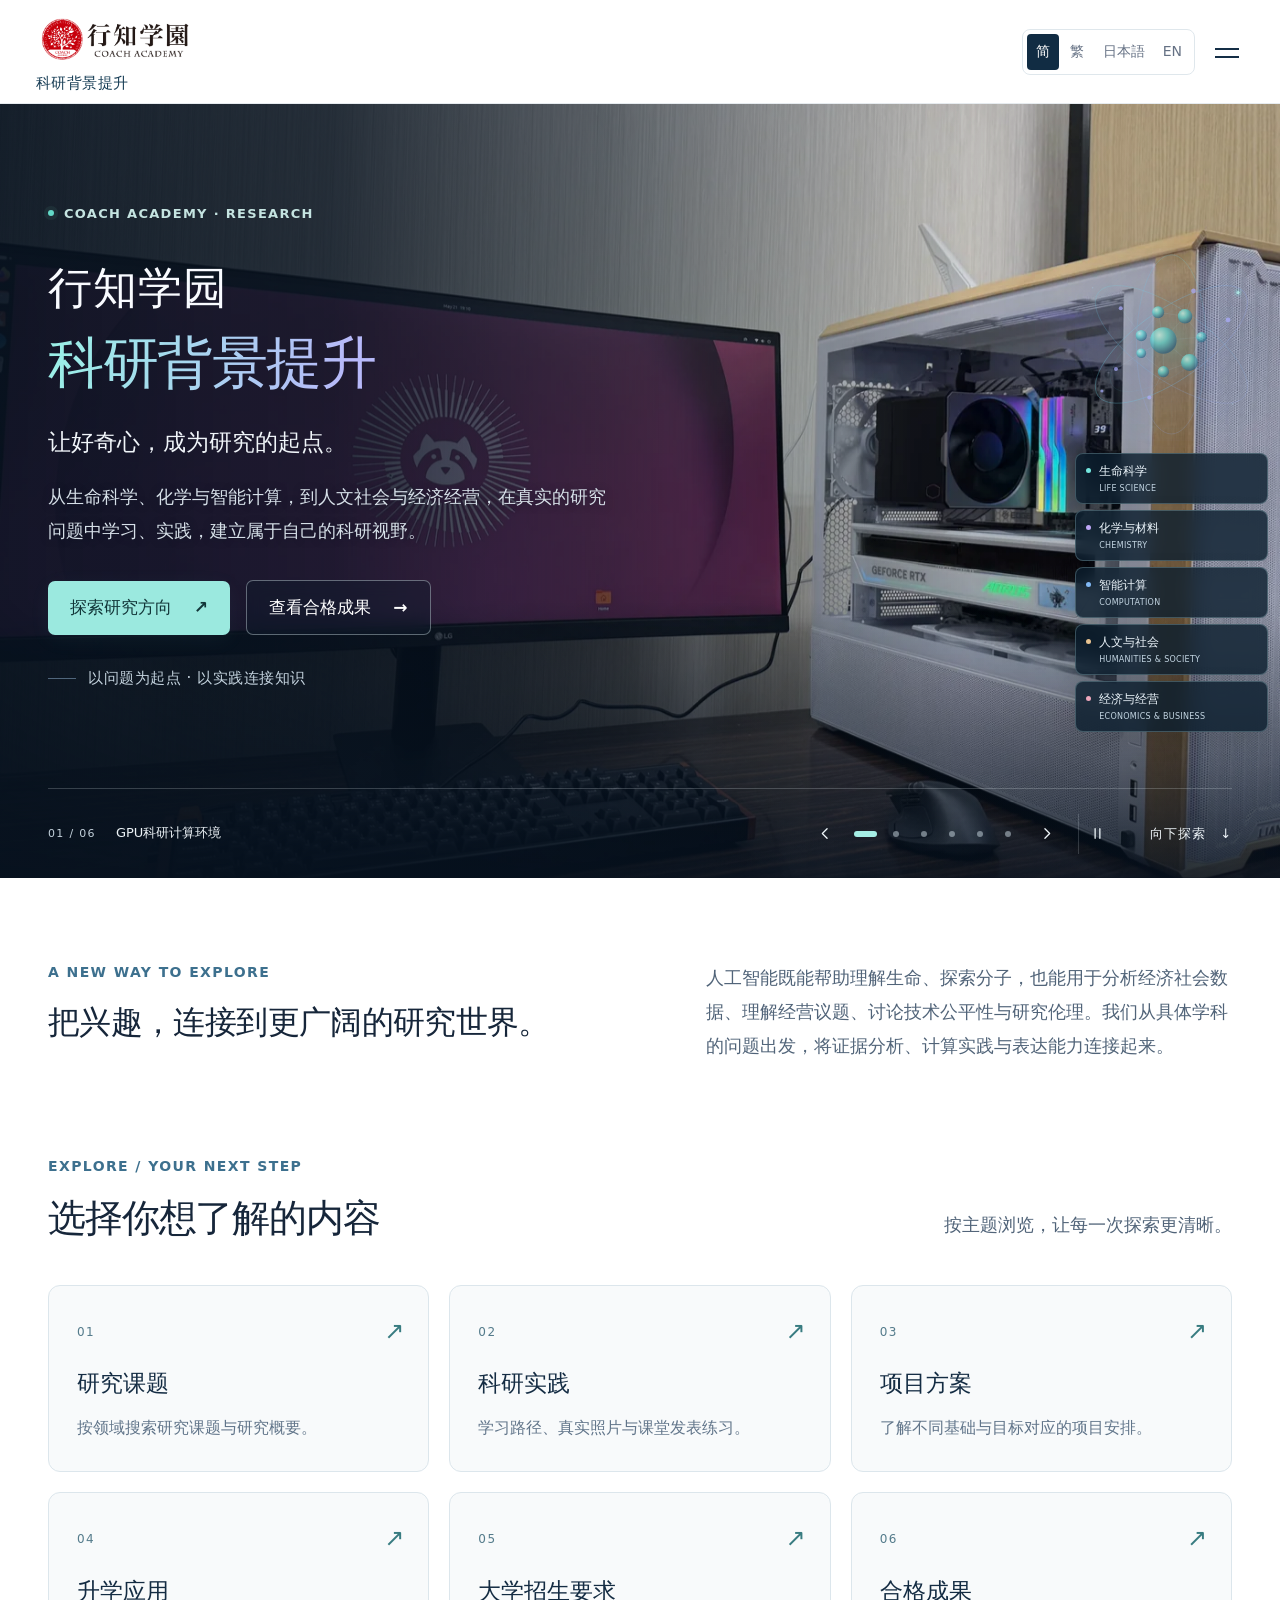
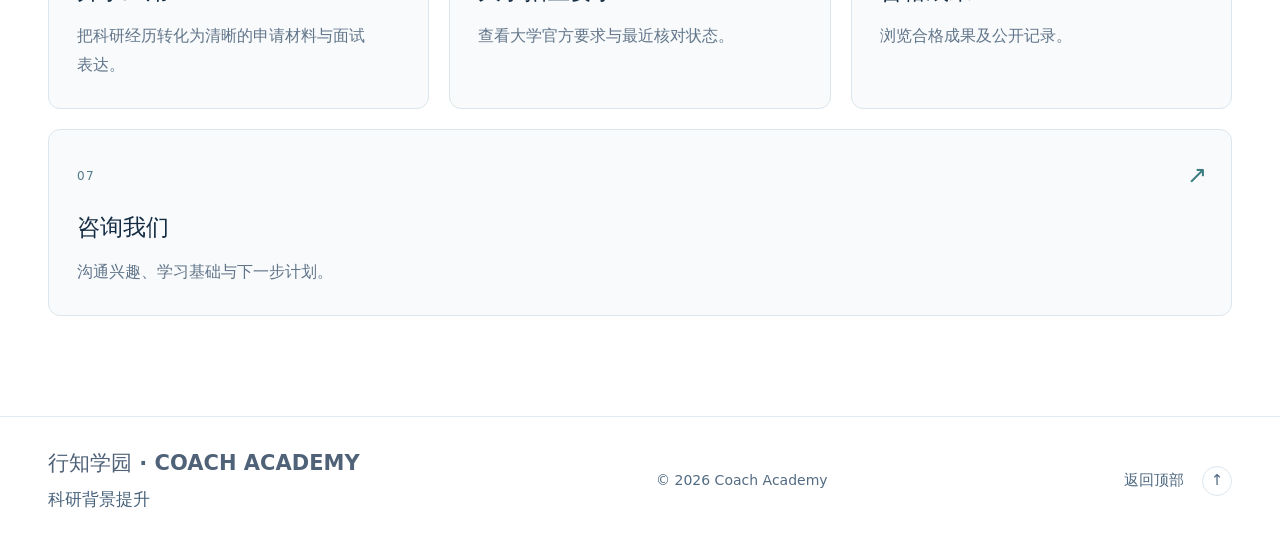
==== index.html @ 858d323b "Enlarge the hero atom and lower its position on the right" ====
<!doctype html>
<html lang="zh-CN">
<head>
  <meta charset="utf-8">
  <meta name="viewport" content="width=device-width, initial-scale=1">
  <meta name="theme-color" content="#091526">
  <meta name="description" content="行知学园（行知学園 Coach Academy）科研背景提升：面向日本学部与大学院升学，提供生命科学、化学、智能计算、人文社会与经济经营方向的科研实践，并汇总大学官方招生要求与合格成果。">
  <title>首页｜行知学园科研背景提升</title>
  <link rel="canonical" href="https://ai-research.coach-ai-assist.com/">
  <meta property="og:type" content="website">
  <meta property="og:site_name" content="行知学园科研背景提升">
  <meta property="og:title" content="首页｜行知学园科研背景提升">
  <meta property="og:description" content="面向日本学部与大学院升学的科研实践：研究方向、科研经历的申请用途、大学官方招生要求与合格成果。">
  <meta property="og:url" content="https://ai-research.coach-ai-assist.com/">
  <meta property="og:image" content="https://ai-research.coach-ai-assist.com/images/logo.png">
  <meta property="og:locale" content="zh_CN">
  <script type="application/ld+json">
  {"@context":"https://schema.org","@graph":[
    {"@type":"EducationalOrganization","@id":"https://coach-ac.co.jp/#organization","name":"行知学園","alternateName":["行知学园","Coach Academy"],"url":"https://coach-ac.co.jp/"},
    {"@type":"EducationalOrganization","@id":"https://www.coach-international.jp/#organization","name":"行知学园国际学校","alternateName":["行知国际学校"],"url":"https://www.coach-international.jp/","parentOrganization":{"@id":"https://coach-ac.co.jp/#organization"}},
    {"@type":"WebSite","@id":"https://ai-research.coach-ai-assist.com/#website","name":"行知学园科研背景提升","alternateName":["行知學園科研背景提升","行知学園 研究実践プログラム","Coach Academy Research Program"],"url":"https://ai-research.coach-ai-assist.com/","inLanguage":["zh-CN","zh-TW","ja","en"],"publisher":[{"@id":"https://coach-ac.co.jp/#organization"},{"@id":"https://www.coach-international.jp/#organization"}]}
  ]}
  </script>
  <link rel="icon" href="images/logo.png">
  <link rel="stylesheet" href="assets/site.css?v=20261121-topics">
  <link rel="stylesheet" href="assets/hero-carousel.css?v=20261123-atom-larger-lower">
  <link rel="preload" as="image" href="images/practice/server-workspace-1400.webp" imagesrcset="images/practice/server-workspace-800.webp 800w, images/practice/server-workspace-1400.webp 1400w" imagesizes="100vw" fetchpriority="high">
  <script src="assets/site.js?v=20261123-zhao" defer></script>
  <script src="assets/hero-carousel.js?v=20261123-zhao" defer></script>
<script>const legacyRoutes={"topics": "topics.html#topics", "pathway": "practice.html#pathway", "practice": "practice.html#practice", "programs": "programs.html#programs", "applications": "applications.html#applications", "admissions": "admissions.html#admissions", "honors": "honors.html#honors", "contact": "contact.html#contact", "presentation-practice": "practice.html#presentation-practice"};if(legacyRoutes[location.hash.slice(1)]){const target=new URL(legacyRoutes[location.hash.slice(1)],location.href);target.search=location.search;location.replace(target.href);}</script>
</head>
<body data-page="index" data-page-title="homeNav">
<a class="skip-link" href="#main" data-i18n="skip">跳转到正文</a>
<header class="site-header">
  <div class="header-inner">
    <a class="brand" href="index.html" aria-label="行知学园 科研背景提升"><img src="images/logo.png" width="1011" height="367" alt="行知学园 Coach Academy"><span class="header-program" data-i18n="headerProgram">科研背景提升</span></a>
    <nav class="main-nav" id="main-nav" aria-label="主导航"><a href="topics.html" data-i18n="navTopics">研究方向</a>
<a href="practice.html" data-i18n="navPractice">科研实践</a>
<a href="programs.html" data-i18n="navPrograms">项目方案</a>
<a href="applications.html" data-i18n="navApplications">升学应用</a>
<a href="admissions.html" data-i18n="navAdmissions">招生要求</a>
<a href="honors.html" data-i18n="navHonors">合格成果</a>
<a href="contact.html" data-i18n="navContact">咨询我们</a></nav>
    <div class="header-tools">
      <div class="language-switch" role="group" aria-label="Language">
        <button type="button" data-language="zh-CN" aria-pressed="true" lang="zh-CN">简</button><button type="button" data-language="zh-TW" aria-pressed="false" lang="zh-TW">繁</button><button type="button" data-language="ja" aria-pressed="false" lang="ja">日本語</button><button type="button" data-language="en" aria-pressed="false" lang="en">EN</button>
      </div>
      <button class="menu-toggle" type="button" aria-controls="main-nav" aria-expanded="false" aria-label="打开菜单"><span></span><span></span></button>
    </div>
  </div>
</header>
<main id="main">
<section class="hero" id="top" aria-labelledby="hero-title" data-hero-carousel>
    <div class="hero-background" aria-hidden="true">
      <div class="hero-slide is-active" data-hero-key="server" style="--photo-position:70% 56%;--photo-position-mobile:80% 48%" aria-hidden="true"><img src="images/practice/server-workspace-1400.webp" srcset="images/practice/server-workspace-800.webp 800w, images/practice/server-workspace-1400.webp 1400w" sizes="100vw" width="1400" height="1050" alt="" decoding="async" fetchpriority="high"></div>
      <div class="hero-slide" data-hero-key="lab" style="--photo-position:50% 28%;--photo-position-mobile:50% 25%" aria-hidden="true"><img src="images/hero/lab-entrance-1400.webp" srcset="images/hero/lab-entrance-800.webp 800w, images/hero/lab-entrance-1400.webp 1400w" sizes="100vw" width="1400" height="1867" alt="" decoding="async" loading="lazy" fetchpriority="low"></div>
      <div class="hero-slide" data-hero-key="he" style="--photo-position:60% 60%;--photo-position-mobile:70% 52%" aria-hidden="true"><img src="images/practice/he-learning-1400.webp" srcset="images/practice/he-learning-800.webp 800w, images/practice/he-learning-1400.webp 1400w" sizes="100vw" width="1400" height="1050" alt="" decoding="async" loading="lazy" fetchpriority="low"></div>
      <div class="hero-slide" data-hero-key="jin" style="--photo-position:58% 58%;--photo-position-mobile:64% 50%" aria-hidden="true"><img src="images/practice/jin-cell-culture-1400.webp" srcset="images/practice/jin-cell-culture-800.webp 800w, images/practice/jin-cell-culture-1400.webp 1400w" sizes="100vw" width="1400" height="1050" alt="" decoding="async" loading="lazy" fetchpriority="low"></div>
      <div class="hero-slide" data-hero-key="ma" style="--photo-position:58% 64%;--photo-position-mobile:69% 62%" aria-hidden="true"><img src="images/practice/ma-presentation-1600.webp" srcset="images/practice/ma-presentation-800.webp 800w, images/practice/ma-presentation-1600.webp 1600w" sizes="100vw" width="1600" height="1200" alt="" decoding="async" loading="lazy" fetchpriority="low"></div>
      <div class="hero-slide" data-hero-key="zhao" style="--photo-position:60% 82%;--photo-position-mobile:69% 80%" aria-hidden="true"><img src="images/practice/zhao-english-presentation-1600.webp" srcset="images/practice/zhao-english-presentation-800.webp 800w, images/practice/zhao-english-presentation-1600.webp 1600w" sizes="100vw" width="1600" height="1200" alt="" decoding="async" loading="lazy" fetchpriority="low"></div>
    </div>
    <div class="hero-shade" aria-hidden="true"></div>
    <div class="container hero-inner">
      <div class="hero-copy">
        <p class="eyebrow light"><span class="status-dot"></span> COACH ACADEMY · RESEARCH</p>
        <h1 id="hero-title"><span class="brand-name" data-i18n="heroLine1">行知学园</span><br><span class="brand-program gradient-text" data-i18n="heroLine2">科研背景提升</span></h1>
        <p class="hero-program" data-i18n="heroProgram">让好奇心，成为研究的起点。</p>
        <p class="hero-description" data-i18n="heroDescription">从生命科学、化学与智能计算，到人文社会与经济经营，在真实的研究问题中学习、实践，建立属于自己的科研视野。</p>
        <div class="hero-actions"><a class="button button-primary" href="topics.html#topics"><span data-i18n="heroExplore">探索研究方向</span><span aria-hidden="true">↗</span></a><a class="button button-ghost" href="honors.html#honors"><span data-i18n="heroHonors">查看合格成果</span><span aria-hidden="true">→</span></a></div>
        <div class="hero-note"><span class="tiny-line"></span><span data-i18n="heroNote">以问题为起点 · 以实践连接知识</span></div>
      </div>
    </div>
      <div class="hero-art" aria-hidden="true">
        <div class="art-cross cross-one">+</div><div class="art-cross cross-two">+</div>
        <div class="orbital-label top-label">INTERDISCIPLINARY EXPLORATION</div>
        <svg class="orbital" viewBox="60 60 480 480" fill="none">
          <defs><radialGradient id="core"><stop stop-color="#7de9f3" stop-opacity=".35"/><stop offset=".4" stop-color="#7f93f7" stop-opacity=".09"/><stop offset="1" stop-color="#5397e5" stop-opacity="0"/></radialGradient><linearGradient id="orbitLine" x1="80" y1="80" x2="520" y2="520" gradientUnits="userSpaceOnUse"><stop stop-color="#70eee8"/><stop offset=".5" stop-color="#68b9e8"/><stop offset="1" stop-color="#bd9bfb"/></linearGradient><radialGradient id="sphere" cx=".35" cy=".3" r=".7"><stop stop-color="#c6fbf6"/><stop offset=".45" stop-color="#5cd4d6"/><stop offset="1" stop-color="#2a6486"/></radialGradient><filter id="glow"><feGaussianBlur stdDeviation="4"/></filter></defs>
          <circle cx="300" cy="300" r="290" fill="url(#core)"/>
          <g class="orbital-halo" stroke="#6fa5d2"><circle cx="300" cy="300" r="245" opacity=".12" stroke-dasharray="2 9"/><circle cx="300" cy="300" r="210" opacity=".1"/><path d="M35 300H565M300 35V565" opacity=".08"/><circle cx="300" cy="300" r="142" opacity=".1" stroke-dasharray="3 10"/></g>
          <g class="orbits" stroke="url(#orbitLine)"><ellipse cx="300" cy="300" rx="223" ry="87" transform="rotate(-35 300 300)" opacity=".9"/><ellipse cx="300" cy="300" rx="223" ry="87" transform="rotate(35 300 300)" opacity=".65"/><ellipse cx="300" cy="300" rx="223" ry="87" transform="rotate(90 300 300)" opacity=".65"/><ellipse cx="300" cy="300" rx="179" ry="70" transform="rotate(-35 300 300)" opacity=".2"/></g>
          <g stroke="#a3d9f4" stroke-width=".7" opacity=".45"><path d="M225 278L267 220 334 230 375 282 345 345 280 368 225 322Z M267 220L280 290 334 230M225 278L280 290 225 322M280 290L345 345 375 282M280 290L280 368M280 290L375 282"/><path d="M174 210L225 278M375 282L441 239M280 368L245 432M334 230L355 167M225 322L162 361"/></g>
          <g fill="url(#sphere)"><circle cx="280" cy="290" r="33"/><circle cx="225" cy="278" r="14"/><circle cx="267" cy="220" r="15"/><circle cx="334" cy="230" r="18"/><circle cx="375" cy="282" r="13"/><circle cx="345" cy="345" r="21"/><circle cx="280" cy="368" r="14"/><circle cx="225" cy="322" r="12"/></g>
          <g fill="#aaadff"><circle cx="174" cy="210" r="5"/><circle cx="441" cy="239" r="6"/><circle cx="245" cy="432" r="5"/><circle cx="355" cy="167" r="6"/><circle cx="162" cy="361" r="5"/></g>
          <g class="orbit-satellite"><circle cx="466" cy="171" r="8" fill="#70eee8" opacity=".4" filter="url(#glow)"/><circle cx="466" cy="171" r="4" fill="#b8fff6"/><circle cx="127" cy="416" r="4" fill="#a8adff"/></g>
          <g fill="#a6cae1" opacity=".6"><circle cx="104" cy="159" r="2"/><circle cx="452" cy="448" r="2"/><circle cx="367" cy="93" r="2"/><circle cx="496" cy="322" r="2"/></g>
        </svg>
        <div class="art-tag tag-one"><span class="tag-dot cyan"></span><span data-i18n="artLife">生命科学</span><small>LIFE SCIENCE</small></div>
        <div class="art-tag tag-two"><span class="tag-dot violet"></span><span data-i18n="artChemistry">化学与材料</span><small>CHEMISTRY</small></div>
        <div class="art-tag tag-three"><span class="tag-dot blue"></span><span data-i18n="artAI">智能计算</span><small>COMPUTATION</small></div>
        <div class="art-tag tag-four"><span class="tag-dot amber"></span><span data-i18n="artHumanities">人文与社会</span><small>HUMANITIES &amp; SOCIETY</small></div>
        <div class="art-tag tag-five"><span class="tag-dot rose"></span><span data-i18n="artBusiness">经济与经营</span><small>ECONOMICS &amp; BUSINESS</small></div>
        <div class="orbital-label bottom-label"><span class="status-dot"></span> IDEAS CONNECT. POSSIBILITIES EMERGE.</div>
      </div>
    <div class="hero-bottom container">
      <div class="hero-photo-meta"><span class="hero-photo-counter" data-hero-counter>01 / 06</span><span data-hero-caption>GPU科研计算环境</span></div>
      <div class="hero-photo-controls" data-hero-controls role="group" aria-label="科研现场照片">
        <button class="hero-photo-button" type="button" data-hero-prev aria-label="上一张照片"><svg viewBox="0 0 24 24" aria-hidden="true" focusable="false"><path d="m14 6-6 6 6 6"/></svg></button>
        <div class="hero-photo-dots"><button class="hero-photo-dot is-active" type="button" data-hero-dot="0" aria-label="显示第1张照片" aria-pressed="true"><span></span></button><button class="hero-photo-dot" type="button" data-hero-dot="1" aria-label="显示第2张照片" aria-pressed="false"><span></span></button><button class="hero-photo-dot" type="button" data-hero-dot="2" aria-label="显示第3张照片" aria-pressed="false"><span></span></button><button class="hero-photo-dot" type="button" data-hero-dot="3" aria-label="显示第4张照片" aria-pressed="false"><span></span></button><button class="hero-photo-dot" type="button" data-hero-dot="4" aria-label="显示第5张照片" aria-pressed="false"><span></span></button><button class="hero-photo-dot" type="button" data-hero-dot="5" aria-label="显示第6张照片" aria-pressed="false"><span></span></button></div>
        <button class="hero-photo-button" type="button" data-hero-next aria-label="下一张照片"><svg viewBox="0 0 24 24" aria-hidden="true" focusable="false"><path d="m10 6 6 6-6 6"/></svg></button>
        <button class="hero-photo-button hero-photo-toggle" type="button" data-hero-toggle data-paused="false" aria-label="暂停轮播"><svg class="hero-pause-symbol" viewBox="0 0 24 24" aria-hidden="true" focusable="false"><path d="M9 6v12M15 6v12"/></svg><svg class="hero-play-symbol" viewBox="0 0 24 24" aria-hidden="true" focusable="false"><path d="m9 5 10 7-10 7Z"/></svg><span class="hero-screen-reader" data-hero-toggle-label>暂停轮播</span></button>
      </div>
      <a href="#explore" aria-label="探索研究方向"><span data-i18n="scroll">向下探索</span><span aria-hidden="true">↓</span></a>
    </div>
</section>
<section class="introduction container" aria-labelledby="intro-title">
    <div><p class="eyebrow">A NEW WAY TO EXPLORE</p><h2 id="intro-title" data-i18n="introTitle">把兴趣，连接到更广阔的研究世界。</h2></div>
    <p data-i18n="introDescription">人工智能既能帮助理解生命、探索分子，也能用于分析经济社会数据、理解经营议题、讨论技术公平性与研究伦理。我们从具体学科的问题出发，将证据分析、计算实践与表达能力连接起来。</p>
  </section><section class="home-explore section-space" id="explore"><div class="container"><div class="section-heading"><div><p class="eyebrow">EXPLORE / YOUR NEXT STEP</p><h2 data-i18n="exploreTitle">选择你想了解的内容</h2></div><p class="section-description" data-i18n="exploreDescription">按主题浏览，让每一次探索更清晰。</p></div><div class="explore-grid"><a class="explore-card" href="topics.html"><span class="explore-index">01</span><h3 data-i18n="navTopics">研究方向</h3><p data-i18n="entryTopics">按领域搜索研究方向与实践概览。</p><span class="explore-arrow" aria-hidden="true">↗</span></a><a class="explore-card" href="practice.html"><span class="explore-index">02</span><h3 data-i18n="navPractice">科研实践</h3><p data-i18n="entryPractice">学习路径、真实照片与课堂发表练习。</p><span class="explore-arrow" aria-hidden="true">↗</span></a><a class="explore-card" href="programs.html"><span class="explore-index">03</span><h3 data-i18n="navPrograms">项目方案</h3><p data-i18n="entryPrograms">了解不同基础与目标对应的项目安排。</p><span class="explore-arrow" aria-hidden="true">↗</span></a><a class="explore-card" href="applications.html"><span class="explore-index">04</span><h3 data-i18n="navApplications">升学应用</h3><p data-i18n="entryApplications">把科研经历转化为清晰的申请材料与面试表达。</p><span class="explore-arrow" aria-hidden="true">↗</span></a><a class="explore-card" href="admissions.html"><span class="explore-index">05</span><h3 data-i18n="navAdmissions">招生要求</h3><p data-i18n="entryAdmissions">查看大学官方要求与最近核对状态。</p><span class="explore-arrow" aria-hidden="true">↗</span></a><a class="explore-card" href="honors.html"><span class="explore-index">06</span><h3 data-i18n="navHonors">合格成果</h3><p data-i18n="entryHonors">浏览合格成果及公开记录。</p><span class="explore-arrow" aria-hidden="true">↗</span></a><a class="explore-card" href="contact.html"><span class="explore-index">07</span><h3 data-i18n="navContact">咨询我们</h3><p data-i18n="entryContact">沟通兴趣、学习基础与下一步计划。</p><span class="explore-arrow" aria-hidden="true">↗</span></a></div></div></section>
</main>
<footer class="site-footer"><div class="container footer-inner"><div><span class="footer-brand" data-i18n="footerBrand">行知学园 · COACH ACADEMY</span><p data-i18n="footerProgram">科研背景提升</p></div><p>© <span id="copyright-year">2026</span> Coach Academy</p><a href="#top" class="back-top"><span data-i18n="backTop">返回顶部</span><span aria-hidden="true">↑</span></a></div></footer>
</body>
</html>
---- assets/site.css ----
:root{--navy:#091526;--navy-soft:#10223a;--ink:#16263a;--muted:#65758a;--line:#dce4ed;--paper:#f5f8fb;--cyan:#78ece0;--blue:#297cba;--violet:#b3a4ff;--radius:16px;font-family:Inter,"Noto Sans SC","Noto Sans JP","Noto Sans TC","PingFang SC","Microsoft YaHei",system-ui,sans-serif;color:var(--ink);font-synthesis:none;-webkit-font-smoothing:antialiased}*{box-sizing:border-box}html{scroll-behavior:smooth;scroll-padding-top:100px}body{margin:0;background:#fff;line-height:1.75}button,input{font:inherit}button,a,input{-webkit-tap-highlight-color:transparent}a{color:inherit;text-decoration:none}button{cursor:pointer}img{max-width:100%;display:block}h1,h2,h3,p{margin:0}button{border:0}svg{display:block}::selection{background:#b8f0eb;color:#132c46}:focus-visible{outline:3px solid #2fa9a1;outline-offset:5px;border-radius:4px}[hidden]{display:none!important}.container{width:min(1224px,calc(100% - 96px));margin-inline:auto}.section-space{padding-block:100px}.eyebrow{font-size:11px;font-weight:700;letter-spacing:.16em;color:#3d708e;line-height:1.5}.eyebrow.light{color:#8fcacb}.skip-link{position:fixed;top:10px;left:12px;z-index:1000;background:#fff;padding:10px 16px;transform:translateY(-160%)}.skip-link:focus{transform:none}.sr-only{position:absolute;width:1px;height:1px;padding:0;margin:-1px;overflow:hidden;clip:rect(0,0,0,0);white-space:nowrap;border:0}.site-header{height:83px;background:rgba(255,255,255,.97);border-bottom:1px solid #e6ebef;position:sticky;top:0;z-index:50;backdrop-filter:blur(20px)}.header-inner{width:min(1350px,calc(100% - 72px));height:100%;margin:auto;display:flex;align-items:center;gap:35px}.brand{width:184px;flex:none}.brand img{width:100%;height:auto}.main-nav{display:flex;align-items:center;justify-content:center;gap:31px;flex:1}.main-nav a{font-size:13px;font-weight:600;color:#42536a;white-space:nowrap;position:relative;padding:25px 0}.main-nav a:after{position:absolute;content:"";height:2px;background:#339593;bottom:16px;left:0;right:0;transform:scaleX(0);transition:transform .2s}.main-nav a:hover:after,.main-nav a.active:after{transform:scaleX(1)}.header-tools{display:flex;align-items:center;gap:15px}.language-switch{display:flex;gap:2px;padding:4px;border:1px solid #dfe7ec;border-radius:8px;flex:none}.language-switch button{background:none;color:#657184;font-size:11px;min-width:27px;padding:4px 7px;border-radius:4px}.language-switch button[aria-pressed=true]{background:#112c43;color:white}.language-switch button:hover{background:#e6f1f3;color:#173850}.menu-toggle{display:none;background:none;width:34px;height:36px;padding:8px 5px}.menu-toggle span{display:block;height:2px;width:24px;background:#142e46;transition:transform .2s;margin:6px 0}.hero{position:relative;overflow:hidden;background:radial-gradient(ellipse at 78% 39%,#173049 0,transparent 48%),linear-gradient(110deg,#081524,#0c1b31 80%);color:#f9fbff}.hero-grid{position:absolute;inset:0;background-image:linear-gradient(#78b5cb08 1px,transparent 1px),linear-gradient(90deg,#78b5cb08 1px,transparent 1px);background-size:56px 56px;mask-image:linear-gradient(to right,transparent,#000 65%)}.hero-inner{position:relative;display:grid;grid-template-columns:1.04fr 1fr;align-items:center;min-height:658px;padding-block:70px 60px}.hero-copy{position:relative;z-index:2}.hero-copy .eyebrow{display:flex;align-items:center;gap:10px;font-size:10px;letter-spacing:.15em;margin-bottom:33px}.status-dot{display:inline-block;width:6px;height:6px;background:#63d9c8;border-radius:50%;flex:none;box-shadow:0 0 0 4px #6cdcca12}.hero-program{font-size:14px;letter-spacing:.14em;font-weight:500;color:#a2b8cb;margin-bottom:14px}.hero h1{font-size:clamp(38px,3.55vw,55px);font-weight:650;line-height:1.43;letter-spacing:-.035em}.gradient-text{background:linear-gradient(100deg,#9beee7 5%,#b7b9f9 90%);-webkit-background-clip:text;background-clip:text;color:transparent}.hero-description{color:#a4b4c7;font-size:15px;line-height:2;max-width:490px;margin-top:23px}.hero-actions{display:flex;align-items:center;gap:15px;margin-top:32px}.button{display:inline-flex;align-items:center;justify-content:center;gap:29px;min-height:48px;padding:12px 22px;border-radius:7px;font-size:13px;font-weight:650;transition:transform .2s,background .2s,box-shadow .2s;line-height:1.6}.button:hover{transform:translateY(-2px)}.button-primary{background:#9be9df;color:#123639;box-shadow:0 5px 22px #81e8da0d}.button-primary:hover{background:#c0f8ee;box-shadow:0 7px 26px #81e8da24}.button-ghost{border:1px solid #b0c9e32e;background:#d2e5ff04;color:#d4dfed}.button-ghost:hover{background:#c6e7ff0c}.button-dark{background:#123047;color:#fff}.button-dark:hover{background:#1d4b67}.hero-note{display:flex;gap:12px;align-items:center;color:#8295ab;font-size:11px;letter-spacing:.035em;margin-top:30px}.tiny-line{width:28px;height:1px;background:#50667c}.hero-art{position:relative;aspect-ratio:1;min-width:0;margin-left:-12px;margin-right:-18px}.orbital{width:100%;height:100%}.orbits{transform-origin:center;animation:orbit-breathe 12s ease-in-out infinite}.orbit-satellite{transform-origin:center;animation:satellite 42s linear infinite}.orbital-halo{transform-origin:center;animation:satellite 140s linear infinite}.orbital-label{position:absolute;font-family:monospace;font-size:8px;letter-spacing:.15em;color:#7b97af;white-space:nowrap}.top-label{top:3%;right:14%}.bottom-label{bottom:3%;left:25%;display:flex;align-items:center;gap:9px;font-size:7px}.art-cross{position:absolute;color:#548099;font:18px monospace}.cross-one{left:3%;top:16%}.cross-two{right:0;bottom:16%}.art-tag{position:absolute;padding:10px 14px;border:1px solid #a6d7f024;border-radius:8px;background:#10243acf;box-shadow:0 15px 30px #00000017;backdrop-filter:blur(10px);font-size:11px;line-height:1.5;display:grid;grid-template-columns:6px 1fr;column-gap:9px;align-items:center;white-space:nowrap;color:#dce7f2}.art-tag small{grid-column:2;color:#6f92af;font-size:7px;letter-spacing:.1em;margin-top:3px}.tag-one{top:20%;left:0;animation:float 8s ease-in-out infinite}.tag-two{right:-1%;top:43%;animation:float 9s -3s ease-in-out infinite}.tag-three{bottom:12%;left:10%;animation:float 10s -1s ease-in-out infinite}.tag-dot{width:5px;height:5px;border-radius:50%}.cyan{background:#75e7df}.violet{background:#bfa8f8}.blue{background:#82b9f5}.hero-bottom{position:relative;border-top:1px solid #adcfec1c;display:flex;justify-content:space-between;align-items:center;padding-block:19px;color:#6d859e;font-size:8px;letter-spacing:.14em}.hero-bottom>a{display:flex;align-items:center;gap:22px;color:#8ca1b7;font-size:10px;letter-spacing:.06em}.introduction{display:grid;grid-template-columns:1.08fr 1fr;gap:90px;padding-block:68px;align-items:center}.introduction h2{font-size:26px;line-height:1.6;font-weight:600;letter-spacing:-.02em;margin-top:14px}.introduction>p{font-size:14px;color:#748091;line-height:2.1;padding-top:15px}.topics-section{background:var(--paper);border-top:1px solid #e9eef3;border-bottom:1px solid #e8eef4}.section-heading{display:flex;justify-content:space-between;gap:55px;align-items:flex-end;margin-bottom:38px}.section-heading h2{font-size:33px;letter-spacing:-.03em;line-height:1.5;font-weight:650;margin-top:13px}.section-description{color:#6f7d8e;font-size:13px;max-width:340px;line-height:1.95;padding-bottom:4px}.catalog-toolbar{display:flex;align-items:center;justify-content:space-between;gap:20px;padding-bottom:24px;border-bottom:1px solid #dce5ee}.catalog-meta{display:flex;align-items:center;gap:12px;font-size:13px;color:#344e63;font-weight:600}.catalog-meta .status-dot{background:#348f97;box-shadow:none}.catalog-total{font-size:10px;background:#e5edf4;border:1px solid #d8e4ee;color:#617a8e;border-radius:5px;padding:1px 7px;font-weight:500}.search-box{display:flex;gap:10px;align-items:center;border:1px solid #dce5ed;background:#fff;border-radius:7px;padding:9px 13px;width:290px}.search-box:focus-within{outline:2px solid #62acae;outline-offset:2px}.search-box svg{width:16px;height:16px;stroke:#8097ab;stroke-width:1.7;flex:none}.search-box input{border:0;outline:none;background:none;min-width:0;width:100%;font-size:11px;color:#345269}.search-box input::placeholder{color:#7b8b9c}.topic-filters{display:flex;flex-wrap:wrap;gap:9px;margin:22px 0 10px}.filter-button{font-size:11px;border:1px solid transparent;border-radius:5px;background:transparent;padding:7px 14px;color:#617084;transition:background .2s,color .2s}.filter-button:hover{background:#e4edf3}.filter-button[aria-pressed=true]{background:#193d54;color:#fff}.filter-count{font-size:9px;opacity:.65;margin-left:7px;font-variant-numeric:tabular-nums}.catalog-status{font-size:11px;color:#7a8a9a;min-height:29px;margin-bottom:8px}.topic-grid{display:grid;grid-template-columns:repeat(3,minmax(0,1fr));gap:19px}.topic-card{background:#fff;border:1px solid #e0e7ee;border-radius:11px;padding:25px 25px 22px;position:relative;overflow:hidden;transition:transform .2s,box-shadow .2s,border-color .2s;display:flex;flex-direction:column;min-height:255px}.topic-card:before{position:absolute;content:"";top:0;left:25px;right:25px;height:2px;background:linear-gradient(90deg,#63abae,#bdd7e1);transform:scaleX(0);transform-origin:left;transition:transform .25s}.topic-card:hover{transform:translateY(-3px);box-shadow:0 14px 32px #243e5e0a;border-color:#bad2df}.topic-card:hover:before{transform:scaleX(1)}.topic-card-top{display:flex;justify-content:space-between;align-items:center;gap:10px;margin-bottom:24px}.topic-icon{width:31px;height:31px;background:#eff7f7;border:1px solid #e0eeee;border-radius:8px;display:grid;place-items:center;color:#459295}.topic-icon svg{width:20px;height:20px}.topic-card h3{font-size:17px;font-weight:600;line-height:1.65;letter-spacing:-.015em;margin-bottom:10px}.topic-card>p{font-size:12px;line-height:1.95;color:#748296;margin-bottom:22px}.topic-tags{display:flex;gap:6px;flex-wrap:wrap;margin-top:auto}.topic-tag{font-size:9px;padding:2px 7px;border-radius:3px;background:#f4f6f9;border:1px solid #eef1f5;color:#728095}.topic-card-category{font-size:9px;color:#94a1af;letter-spacing:.025em;margin-top:18px;padding-top:13px;border-top:1px solid #f0f3f6;display:flex;align-items:center;gap:7px}.topic-card-category:before{content:"";height:4px;width:4px;background:#97c2c6;border-radius:50%}.catalog-bottom{display:flex;justify-content:space-between;align-items:center;gap:20px;color:#8593a2;font-size:10px;margin-top:27px}.catalog-bottom>span{white-space:nowrap}.catalog-placeholder{padding:30px;background:#fff;border:1px solid #dee7ef;border-radius:10px;grid-column:1/-1;font-size:14px;color:#73859a}.catalog-placeholder a{display:inline-block;color:#2c778e;margin-top:10px}.empty-state{text-align:center;padding:46px 20px;background:#fff;border:1px dashed #ccd9e5;border-radius:11px;grid-column:1/-1;color:#73859a;font-size:13px}.reset-search{display:block;margin:16px auto 0;font-size:12px;background:#e7f0f3;color:#345e75;padding:8px 15px;border-radius:5px}.pathway-section{background:#fff}.pathway-grid{display:grid;grid-template-columns:repeat(4,minmax(0,1fr));gap:30px;padding-top:15px}.path-card{position:relative;border-top:1px solid #d9e3eb;padding-top:28px}.path-number{position:absolute;background:white;top:-11px;left:0;padding-right:14px;font-family:monospace;color:#93a5b6;font-size:11px}.path-card:not(:last-child):after{content:"→";position:absolute;right:-16px;top:-16px;color:#b5c6d3;font-size:18px;background:#fff}.path-symbol{font-size:26px;color:#438c99;margin-bottom:14px;line-height:1.5}.path-card h3{font-size:18px;font-weight:600;margin-bottom:10px}.path-card p{font-size:12px;color:#7c8899;line-height:1.95;max-width:235px}.path-label{font-family:monospace;font-size:8px;color:#9aa7b6;letter-spacing:.14em;display:block;margin-top:20px}.honors-section{background:radial-gradient(ellipse at 0 100%,#1b3446 0,transparent 55%),#0e1e31;color:#eef4fa;position:relative}.honors-section .section-description{color:#91a3b8}.honors-grid{display:grid;grid-template-columns:repeat(2,minmax(0,1fr));gap:24px}.honor-card{background:linear-gradient(135deg,#ffffff09,#ffffff02);border:1px solid #7899bf30;border-radius:12px;padding:34px 36px;position:relative;overflow:hidden}.honor-card:after{content:"";position:absolute;width:140px;height:140px;right:-60px;top:55px;border:1px solid #9fd5d91a;border-radius:50%;box-shadow:0 0 0 20px #9fd5d907,0 0 0 40px #9fd5d903}.honor-top{display:flex;justify-content:space-between;align-items:center;gap:10px;margin-bottom:29px}.honor-year{font:11px monospace;letter-spacing:.12em;color:#adc1d6}.honor-badge{display:flex;gap:6px;align-items:center;color:#a9dfd5;font-size:9px;background:#86ccb70a;border:1px solid #8bcbb72e;padding:4px 8px;border-radius:4px}.honor-badge:before{content:"✧";font-size:12px}.honor-card h3{font-size:30px;font-weight:600;letter-spacing:-.02em;line-height:1.45;margin-bottom:10px;position:relative;z-index:1}.honor-school,.honor-department{font-size:12px;color:#9fb3c9;line-height:1.8}.honor-person{margin-top:30px;padding-top:20px;border-top:1px solid #b2d0ef16;display:flex;gap:14px;align-items:center}.person-monogram{width:33px;height:33px;border-radius:50%;border:1px solid #8eb9d132;display:grid;place-items:center;color:#a5d3d6;font-size:12px;background:#b0d8e707}.person-name{font-size:12px;color:#d5e1ef}.person-program{font-size:9px;color:#708ba5;margin-top:3px}.honors-bottom{display:flex;justify-content:space-between;align-items:center;gap:30px;margin-top:27px;font-size:10px;color:#748ca4}.text-link{display:flex;gap:24px;align-items:center;font-size:12px;border-bottom:1px solid #5c87925c;padding-bottom:5px}.light-link{color:#b4d4dc}.honors-fallback{grid-column:1/-1;color:#a6b8cc;border:1px solid #6f92b840;padding:30px;border-radius:10px;font-size:13px}.honors-fallback a{display:inline-block;color:#a9e5df;margin-top:10px}.contact-section{background:#f8fafc}.contact-layout{display:grid;grid-template-columns:1fr 1fr;gap:80px;align-items:center}.contact-copy :is(h1,h2){font-size:34px;line-height:1.55;letter-spacing:-.025em;font-weight:600;margin-top:18px}.contact-copy>p:not(.eyebrow){color:#7c899a;font-size:13px;margin-top:17px;max-width:360px}.contact-copy .button{margin-top:27px;min-width:159px}.email-address{display:block;font-size:11px;color:#7a8da2;margin-top:12px;word-break:break-word}.contact-channels{display:flex;justify-content:flex-end;gap:23px}.qr-card{width:200px;background:#fff;border:1px solid #e2e9f0;border-radius:12px;padding:22px 18px 24px;text-align:center}.qr-card img{width:132px;height:132px;object-fit:contain;margin:0 auto 14px}.qr-card>span{display:block;font-size:13px;font-weight:600;color:#40556c}.qr-card small{display:block;font-size:9px;color:#8b98a9;margin-top:5px}.site-footer{border-top:1px solid #e4ebf1;background:#fff;padding-block:30px}.footer-inner{display:flex;justify-content:space-between;gap:30px;align-items:center;color:#8a99ab;font-size:9px}.footer-brand{color:#4f6278;font-size:17px;font-weight:600;letter-spacing:.05em}.footer-brand>span{font-size:8px;letter-spacing:.16em;font-weight:500;margin-left:12px}.footer-inner>div>p{font-size:9px;margin-top:4px;color:#92a0b0}.back-top{display:flex;align-items:center;gap:18px;font-size:10px;color:#6b8398}.back-top span:last-child{border:1px solid #dce6ee;border-radius:50%;width:30px;height:30px;display:grid;place-items:center}@keyframes satellite{to{transform:rotate(360deg)}}@keyframes float{50%{transform:translateY(-9px)}}@keyframes orbit-breathe{50%{transform:scale(1.025);opacity:.8}}
html[lang=en] .hero h1{font-size:clamp(37px,3.5vw,53px);line-height:1.2}html[lang=en] .hero-description{font-size:14px}html[lang=en] .section-heading h2,html[lang=ja] .section-heading h2{font-size:30px}html[lang=en] .main-nav{gap:20px}html[lang=en] .main-nav a{font-size:11px}html[lang=ja] .main-nav{gap:21px}html[lang=ja] .hero h1{font-size:clamp(35px,3.1vw,47px)}html[lang=en] .topic-card h3{font-size:16px}
@media(min-width:1500px){.hero-inner{min-height:700px}.hero h1{font-size:58px}.hero-art{margin-right:-40px}}@media(max-width:1150px){.container{width:calc(100% - 64px)}.header-inner{width:calc(100% - 48px);gap:20px}.brand{width:153px}.main-nav{gap:23px}.main-nav a{font-size:12px}.language-switch button{padding:4px 6px}.hero-inner{min-height:610px}.hero-art{margin-right:-8px}.hero-copy .eyebrow{font-size:9px}.hero-description{font-size:14px}.hero h1{font-size:42px}.section-heading h2{font-size:30px}.introduction{gap:50px}.topic-card{padding:22px 20px}.contact-layout{gap:45px}.contact-channels{gap:16px}.qr-card{width:180px;padding:20px 14px}.qr-card img{width:125px;height:125px}.honor-card h3{font-size:27px}html[lang=ja] .main-nav,html[lang=en] .main-nav{gap:15px}html[lang=ja] .main-nav a{font-size:11px}}
@media(max-width:920px){.header-inner{gap:15px}.brand{width:149px}.main-nav{position:absolute;left:0;right:0;top:74px;display:none;background:#fff;border-bottom:1px solid #dae4ed;box-shadow:0 18px 20px #0d20370b;padding:18px 32px;flex-direction:column;align-items:stretch;gap:0!important}.main-nav.open{display:flex}.main-nav a{padding:12px 0;font-size:13px!important}.main-nav a:after{bottom:6px;right:auto;width:24px}.header-tools{margin-left:auto}.menu-toggle{display:block}.menu-toggle[aria-expanded=true] span:first-child{transform:translateY(4px) rotate(45deg)}.menu-toggle[aria-expanded=true] span:last-child{transform:translateY(-4px) rotate(-45deg)}.site-header{height:75px}.hero-inner{min-height:570px;grid-template-columns:1.12fr 1fr;padding-block:55px}.hero h1{font-size:35px}.hero-description{font-size:13px}.hero-program{font-size:12px}.hero-art{margin-left:-15px;margin-right:-20px}.art-tag{padding:8px 10px;font-size:9px}.art-tag small{font-size:6px}.hero-actions{gap:9px}.hero-actions .button{font-size:11px;gap:15px;padding:11px 15px}.hero-note{font-size:9px}.top-label{font-size:6px}.bottom-label{display:none}.section-space{padding-block:75px}.introduction{gap:40px;padding-block:50px}.introduction h2{font-size:23px}.introduction>p{font-size:12px}.section-heading h2{font-size:27px}.section-description{font-size:12px;max-width:270px}.topic-grid{grid-template-columns:repeat(2,minmax(0,1fr))}.pathway-grid{gap:20px}.path-card p{font-size:11px}.path-card h3{font-size:17px}.contact-layout{gap:35px;grid-template-columns:1fr 1fr}.contact-copy :is(h1,h2){font-size:28px}.contact-channels{gap:12px}.qr-card{width:155px;padding:18px 12px}.qr-card img{width:110px;height:110px}.qr-card small{font-size:8px}.honor-card{padding:28px}.honor-card h3{font-size:25px}html[lang=en] .hero h1{font-size:35px}html[lang=ja] .hero h1{font-size:30px}html[lang=en] .section-heading h2,html[lang=ja] .section-heading h2{font-size:25px}}
@media(max-width:650px){html{scroll-padding-top:90px}.container{width:calc(100% - 40px)}.header-inner{width:calc(100% - 32px)}.site-header{height:69px}.brand{width:137px}.language-switch{gap:0;padding:3px}.language-switch button{font-size:10px;padding:3px 5px;min-width:23px}.header-tools{gap:8px}.menu-toggle{width:29px}.menu-toggle span{width:21px}.main-nav{top:68px;padding-inline:24px}.hero-inner{display:flex;flex-direction:column;min-height:0;padding-block:48px 4px;align-items:stretch}.hero-copy .eyebrow{font-size:8px;letter-spacing:.12em;margin-bottom:24px}.hero-program{font-size:12px;margin-bottom:12px}.hero h1{font-size:clamp(31px,8vw,43px);line-height:1.45;letter-spacing:-.04em}.hero-description{font-size:12px;max-width:440px;margin-top:18px;line-height:2}.hero-actions{margin-top:25px;gap:12px}.hero-actions .button{font-size:11px;padding:11px 17px;gap:23px;min-height:44px}.hero-note{margin-top:22px;font-size:9px}.hero-art{width:82%;max-width:365px;align-self:center;margin:6px 0 4px;aspect-ratio:1}.top-label{top:6%;right:10%;font-size:5px}.tag-one{left:-5%;top:22%}.tag-two{right:-5%}.tag-three{left:8%;bottom:10%}.art-tag{padding:7px 10px;font-size:9px;gap:6px}.art-tag small{font-size:6px}.hero-bottom{font-size:6px;padding-block:16px;letter-spacing:.1em}.hero-bottom>a{font-size:8px;gap:14px}.introduction{display:block;padding-block:41px}.introduction .eyebrow{font-size:9px}.introduction h2{font-size:24px;line-height:1.6;margin-top:12px;max-width:330px}.introduction>p{font-size:12px;margin-top:15px;padding-top:0;line-height:2.1}.section-space{padding-block:56px}.section-heading{display:block;margin-bottom:27px}.eyebrow{font-size:9px}.section-heading h2{font-size:26px;line-height:1.55;margin-top:11px}.section-description{max-width:100%;font-size:12px;margin-top:14px}.catalog-toolbar{align-items:stretch;flex-direction:column;gap:17px;padding-bottom:17px}.catalog-meta{font-size:12px;gap:9px}.search-box{width:100%;padding:10px 12px}.search-box input{font-size:12px}.topic-filters{gap:5px;margin-top:17px}.filter-button{padding:6px 10px;font-size:10px}.filter-count{font-size:8px;margin-left:5px}.catalog-status{font-size:10px;margin-bottom:7px;min-height:24px}.topic-grid{grid-template-columns:1fr;gap:13px}.topic-card{padding:21px 22px;min-height:0}.topic-card-top{margin-bottom:17px}.topic-card h3{font-size:17px}.topic-card>p{font-size:12px;margin-bottom:17px}.topic-card-category{margin-top:16px;padding-top:11px}.topic-card:hover{transform:none}.catalog-bottom{display:block;font-size:9px;line-height:1.9;margin-top:20px}.catalog-bottom>span{display:block;margin-top:8px}.pathway-grid{grid-template-columns:repeat(2,minmax(0,1fr));row-gap:37px;column-gap:22px}.path-card:nth-child(2):after{display:none}.path-card h3{font-size:17px}.path-card p{font-size:11px;line-height:1.9}.path-symbol{font-size:24px;margin-bottom:11px}.path-label{font-size:7px;margin-top:16px}.honors-grid{grid-template-columns:1fr;gap:16px}.honor-card{padding:25px 25px 23px}.honor-top{margin-bottom:22px}.honor-card h3{font-size:28px}.honor-person{margin-top:24px;padding-top:18px}.honors-bottom{display:block;font-size:9px}.honors-bottom .text-link{margin-top:16px;display:inline-flex;font-size:11px}.contact-layout{display:block}.contact-copy :is(h1,h2){font-size:28px}.contact-copy>p:not(.eyebrow){font-size:12px}.contact-copy .button{font-size:12px;margin-top:23px}.contact-channels{justify-content:flex-start;gap:15px;margin-top:35px}.qr-card{width:calc(50% - 7.5px);padding:20px 12px}.qr-card img{width:125px;height:125px;max-width:100%;margin-bottom:12px}.qr-card small{font-size:8px}.site-footer{padding-block:26px}.footer-inner{display:flex;flex-wrap:wrap;gap:20px;align-items:flex-end}.footer-inner>div{width:100%}.footer-inner>p{font-size:8px}.footer-inner .back-top{margin-left:auto;font-size:9px}.footer-brand{font-size:18px}.footer-brand>span{font-size:8px}.back-top span:last-child{width:27px;height:27px}html[lang=en] .hero h1{font-size:37px;line-height:1.2}html[lang=ja] .hero h1{font-size:32px;line-height:1.5}html[lang=en] .section-heading h2,html[lang=ja] .section-heading h2{font-size:25px}html[lang=en] .hero-description{font-size:12px}}
@media(max-width:360px){.container{width:calc(100% - 32px)}.header-inner{width:calc(100% - 24px)}.brand{width:117px}.header-tools{gap:4px}.language-switch button{font-size:9px;padding:3px 4px}.hero h1{font-size:30px}.hero-actions .button{gap:12px;padding-inline:12px}.hero-art{width:88%}.contact-channels{gap:10px}.qr-card{width:calc(50% - 5px)}html[lang=en] .hero h1{font-size:33px}html[lang=ja] .hero h1{font-size:28px}}
@media(prefers-reduced-motion:reduce){html{scroll-behavior:auto}*,*:before,*:after{animation:none!important;transition:none!important}.button:hover,.topic-card:hover{transform:none}}



/* Original admission posters, displayed in full without cropping. */
.honor-poster{position:relative;z-index:1;display:block;width:min(100%,320px);margin:0 auto 29px;background:#081524;border:1px solid #a9c3d94a;border-radius:8px;overflow:hidden;box-shadow:0 14px 28px #0000001f;transition:border-color .2s,box-shadow .2s}
.honor-poster:hover{border-color:#96d9d3;box-shadow:0 18px 34px #00000030}
.honor-poster-image{display:block;width:100%;height:auto;object-fit:contain;background:#faf7f1}
.honor-poster-caption{display:flex;justify-content:space-between;align-items:center;gap:14px;padding:11px 13px;color:#b4dcd9;background:#10283d;font-size:10px;line-height:1.6}
.honor-poster-caption>span:last-child{font-size:15px}
@media(max-width:650px){.honor-poster{margin-bottom:24px}.honor-poster-caption{font-size:10px}}

/* Readable typography and a prominent Coach Academy research brand. */
body{font-size:18px;line-height:1.8}
.site-header{height:104px}
html{scroll-padding-top:124px}
.brand{width:190px;display:flex;flex-direction:column;align-items:flex-start;gap:4px}
.brand img{width:165px}
.header-program{font-size:15px;font-weight:700;line-height:1.35;color:#183e56;letter-spacing:.025em}
.header-inner{gap:28px}
html[lang] .main-nav{gap:24px}
html[lang] .main-nav a{font-size:16px;padding-block:30px}
.language-switch button{font-size:14px;min-height:36px;min-width:32px;padding:4px 8px}
.hero-inner{grid-template-columns:1.12fr 1fr;gap:24px;min-height:720px}
.hero-copy .eyebrow{font-size:13px;margin-bottom:25px;letter-spacing:.1em}
html[lang] .hero h1{font-size:56px;font-weight:750;line-height:1.3;letter-spacing:-.025em}
.hero .brand-name{display:inline-block;font-size:.78em;letter-spacing:.025em;margin-bottom:10px}
.hero .brand-program{display:inline-block}
.hero-program{font-size:23px;color:#d9e6f2;line-height:1.7;letter-spacing:0;margin-top:23px;margin-bottom:0;font-weight:500}
html[lang] .hero-description{font-size:18px;color:#c0cddd;line-height:1.9;max-width:560px;margin-top:18px}
.hero-actions{flex-wrap:wrap;gap:16px}
.button,.hero-actions .button{font-size:17px;min-height:54px;padding:13px 22px;gap:22px}
.hero-note{font-size:15px;color:#abbdd0;line-height:1.8}
.hero-art{margin-left:0;margin-right:0}
.tag-four{top:10%;right:0;max-width:46%;animation:float 9s -2s ease-in-out infinite}
.tag-five{bottom:12%;right:0;max-width:46%;animation:float 11s -4s ease-in-out infinite}
.tag-dot.amber{background:#e8c391}
.tag-dot.rose{background:#eea7bc}
.art-tag{font-size:15px;padding:12px 15px;white-space:normal}
.art-tag small{font-size:11px;letter-spacing:.02em;color:#a6bfd4}
.orbital-label{font-size:11px;letter-spacing:.05em;color:#9ab4ca}
.bottom-label{font-size:9px;left:12%}
.hero-bottom{font-size:11px;color:#a5b8cb;letter-spacing:.07em}
.hero-bottom>a{font-size:15px;color:#bdcfdf}
.eyebrow{font-size:14px;letter-spacing:.1em}
.introduction h2{font-size:32px}
.introduction>p{font-size:18px;color:#516479;line-height:1.9}
html[lang] .section-heading h2{font-size:38px;line-height:1.5}
.section-description{font-size:18px;max-width:400px;color:#516479;line-height:1.9}
.catalog-meta{font-size:19px}
.catalog-total{font-size:14px;padding:2px 9px;color:#425d72}
.search-box{width:340px;padding:12px 15px}
.search-box input{font-size:16px}
.search-box input::placeholder{color:#627489}
.search-box svg{width:20px;height:20px;fill:none}
.topic-filters{gap:10px;margin-top:25px}
.filter-button{font-size:16px;padding:10px 16px;min-height:48px;color:#425870}
.filter-count{font-size:13px;opacity:.85}
.catalog-status{font-size:15px;color:#5e7185;min-height:32px;margin:15px 0}
.topic-grid{gap:24px}
.topic-card{padding:28px;min-height:330px}
.topic-card-top{margin-bottom:22px;align-items:flex-start}
.topic-icon{width:38px;height:38px}
.topic-icon svg{width:24px;height:24px}



html[lang] .topic-card h3{font-size:23px;line-height:1.55;margin-bottom:15px}
.topic-card>p{font-size:17px;line-height:1.9;color:#52667d;margin-bottom:23px}
.topic-tags{gap:8px}
.topic-tag{font-size:14px;color:#51637a;padding:3px 9px}
.topic-card-category{font-size:14px;color:#60778d;margin-top:20px;padding-top:15px}
.catalog-bottom{font-size:15px;line-height:1.8;color:#5e7185;align-items:flex-start}
.catalog-placeholder,.empty-state{font-size:17px;color:#516479}
.reset-search{font-size:16px;min-height:44px;padding:10px 18px}
.pathway-grid{gap:30px}
.path-number{font-size:16px;top:-16px;color:#60798e}
.path-symbol{font-size:32px}
.path-card h3{font-size:24px;line-height:1.5}
.path-card p{font-size:17px;line-height:1.9;color:#53677d;max-width:none}
.path-label{font-size:12px;color:#637a8d;letter-spacing:.06em}
.honors-section .section-description{color:#c0cfdf}
.honor-year{font-size:16px;color:#d2dfeb}
.honor-badge{font-size:14px;padding:6px 10px}
.honor-badge:before{font-size:18px}
.honor-card h3{font-size:34px}
.honor-school,.honor-department{font-size:18px;color:#c0d0e1}
.honor-poster-caption{font-size:15px;line-height:1.7;padding:13px}
.person-monogram{width:42px;height:42px;font-size:18px}
.person-name{font-size:19px}
.person-program{font-size:15px;color:#afc2d5}
.honors-bottom{font-size:15px;color:#b0c3d6}
.honors-fallback{font-size:17px}
.contact-copy :is(h1,h2){font-size:38px}
.contact-copy>p:not(.eyebrow){font-size:18px;color:#516479;max-width:460px}
.email-address{font-size:16px;color:#4d667e}
.qr-card>span{font-size:19px}
.qr-card small{font-size:14px;line-height:1.8;color:#60758b}
.footer-inner{font-size:14px;color:#536c83}
.footer-brand{display:block;font-size:21px;line-height:1.55;letter-spacing:0}
.footer-inner>div>p{font-size:17px;color:#47627a}
.back-top{font-size:15px;color:#4d677f}
@media(max-width:1100px){
  .site-header{height:96px}
  .header-inner{gap:20px}
  .brand{width:190px}
  .brand img{width:150px}
  .header-program{font-size:14px}
  html[lang] .main-nav{position:absolute;left:0;right:0;top:95px;display:none;background:#fff;border-bottom:1px solid #dae4ed;box-shadow:0 18px 20px #0d20370b;padding:18px 32px;flex-direction:column;align-items:stretch;gap:0}
  html[lang] .main-nav.open{display:flex}
  html[lang] .main-nav a{font-size:17px!important;padding:13px 0}
  .main-nav a:after{bottom:6px;right:auto;width:24px}
  .header-tools{margin-left:auto}
  .menu-toggle{display:block}
  .menu-toggle[aria-expanded=true] span:first-child{transform:translateY(4px) rotate(45deg)}
  .menu-toggle[aria-expanded=true] span:last-child{transform:translateY(-4px) rotate(-45deg)}
  .hero-inner{min-height:680px;gap:10px}
  html[lang] .hero h1{font-size:45px}
  .hero-program{font-size:21px}
  .hero-art{margin:0}
  .tag-five{bottom:4%}
  .art-tag{font-size:13px;padding:10px 12px}
  .art-tag small{font-size:10px}
  .top-label{font-size:9px}
  .bottom-label{display:none}
  .topic-grid{grid-template-columns:repeat(2,minmax(0,1fr))}
  .section-heading{gap:35px}
  html[lang] .section-heading h2{font-size:32px}
  .pathway-grid{grid-template-columns:repeat(2,minmax(0,1fr));row-gap:44px}
  .path-card:nth-child(2):after{display:none}
  .qr-card small{font-size:13px}
  .footer-inner{flex-wrap:wrap}
}
@media(max-width:800px){
  .hero-inner{display:flex;flex-direction:column;min-height:0;align-items:stretch;padding-block:50px 16px}
  html[lang] .hero h1{font-size:52px}
  .hero-art{width:min(82%,420px);align-self:center;margin:12px 0}
  .introduction{grid-template-columns:1fr;gap:22px;padding-block:48px}
  .introduction>p{padding-top:0}
  .section-heading{display:block}
  .section-description{max-width:100%;margin-top:18px}
  .contact-layout{display:block}
  .contact-channels{justify-content:flex-start;margin-top:35px}
  .qr-card{width:200px}
  .qr-card img{width:132px;height:132px}
}
@media(max-width:650px){
  body{font-size:17px}
  html{scroll-padding-top:108px}
  .site-header{height:88px}
  .header-inner{gap:12px}
  .brand{width:145px;gap:4px}
  .brand img{width:135px}
  .header-program{font-size:13px;letter-spacing:0}
  .header-tools{gap:7px}
  .language-switch button{font-size:12px;min-width:24px;min-height:34px;padding:4px 5px}
  html[lang] .main-nav{top:87px;padding:18px 24px}
  .hero-copy .eyebrow{font-size:11px;letter-spacing:.06em;margin-bottom:22px}
  html[lang] .hero h1{font-size:clamp(34px,9vw,46px);line-height:1.4}
  .hero .brand-name{font-size:.85em;margin-bottom:8px}
  .hero-program{font-size:20px;line-height:1.7;margin-top:20px}
  html[lang] .hero-description{font-size:17px;line-height:1.9;margin-top:17px}
  .hero-actions{gap:12px;margin-top:25px}
  .hero-actions .button{font-size:16px;padding:12px 16px;gap:16px;min-height:50px}
  .hero-note{font-size:14px;gap:9px;margin-top:25px}
  .hero-art{width:84%;max-width:365px}
  .hero-art{display:grid;grid-template-columns:repeat(2,minmax(0,1fr));gap:10px;width:100%;max-width:420px;aspect-ratio:auto}
  .hero-art .orbital{grid-column:1/-1;height:auto;aspect-ratio:1}
  .hero-art .art-tag{position:static;min-width:0;max-width:none;animation:none;transform:none;align-self:stretch}
  .hero-art .art-tag>span[data-i18n],.hero-art .art-tag small{min-width:0;overflow-wrap:anywhere}
  .hero-art .tag-five{grid-column:1/-1}
  .hero-art .orbital-label,.hero-art .art-cross{display:none}
  .art-tag{font-size:13px;padding:9px 11px}
  .art-tag small{font-size:10px}
  .top-label{font-size:8px}
  .hero-bottom{font-size:10px;flex-wrap:wrap;gap:14px;line-height:1.7}
  .hero-bottom>a{font-size:14px}
  .eyebrow,.introduction .eyebrow{font-size:12px}
  .introduction h2{font-size:28px;max-width:none}
  .introduction>p{font-size:17px;line-height:1.9}
  html[lang] .section-heading h2{font-size:30px}
  .section-description{font-size:17px;line-height:1.9}
  .catalog-meta{font-size:18px;flex-wrap:wrap}
  .catalog-total{font-size:14px}
  .search-box{width:100%;padding:12px}
  .search-box input{font-size:16px}
  .topic-filters{gap:8px}
  .filter-button{font-size:15px;padding:9px 12px;min-height:44px}
  .filter-count{font-size:13px;margin-left:7px}
  .catalog-status{font-size:14px;line-height:1.8}
  .topic-grid{grid-template-columns:1fr;gap:18px}
  .topic-card{padding:25px 22px;min-height:0}
  html[lang] .topic-card h3{font-size:22px}
  .topic-card>p{font-size:17px;line-height:1.9}
  .topic-tag,.topic-card-category{font-size:14px}
  .catalog-bottom{font-size:14px;line-height:1.9}
  .pathway-grid{column-gap:20px}
  .path-card h3{font-size:21px}
  .path-card p{font-size:16px;line-height:1.85}
  .path-label{font-size:11px}
  .honor-card h3{font-size:30px}
  .honor-school,.honor-department{font-size:17px}
  .honor-poster-caption{font-size:15px}
  .honors-bottom{font-size:14px;line-height:1.9}
  .contact-copy :is(h1,h2){font-size:32px}
  .contact-copy>p:not(.eyebrow){font-size:17px}
  .contact-copy .button{font-size:17px}
  .email-address{font-size:15px}
  .qr-card{width:calc(50% - 7.5px);padding:20px 12px}
  .qr-card>span{font-size:18px}
  .qr-card small{font-size:13px}
  .footer-brand{font-size:20px}
  .footer-inner>div>p{font-size:16px}
  .footer-inner>p{font-size:13px}
  .footer-inner .back-top{font-size:14px}
}
@media(max-width:360px){
  .header-inner{gap:8px}
  .brand{width:124px}
  .brand img{width:117px}
  .header-program{font-size:12px}
  .header-tools{gap:4px}
  .language-switch button{font-size:12px;padding:4px 4px;min-width:22px}
  html[lang] .hero h1{font-size:32px}
  .hero-actions .button{font-size:16px;padding-inline:13px;gap:12px}
  .pathway-grid{grid-template-columns:1fr;gap:38px}
  .path-card:after{display:none}
  .path-card h3{font-size:22px}
  .contact-channels{gap:10px}
  .qr-card{width:calc(50% - 5px)}
}

/* Research experience, application pathways and official admissions records. */
.applications-section{background:linear-gradient(135deg,#eff6f8,#f5f5fc);border-top:1px solid #e0eaf0;border-bottom:1px solid #e0e7ef}
.applications-section .section-heading>div{max-width:720px}
.applications-grid{display:grid;grid-template-columns:repeat(2,minmax(0,1fr));gap:26px;align-items:stretch}
.application-card{padding:34px 34px 30px;background:#fff;border:1px solid #d9e5ed;border-radius:16px;display:flex;flex-direction:column;position:relative;overflow:hidden;box-shadow:0 10px 30px #1b3b5c04}
.application-card:before{content:"";position:absolute;left:0;top:0;right:0;height:4px;background:linear-gradient(90deg,#3d9299,#b4d6de)}
.graduate-path:before{background:linear-gradient(90deg,#6a72af,#c5c4e7)}
.application-top{display:flex;align-items:center;justify-content:space-between;gap:20px;margin-bottom:23px}
.application-number{font:18px monospace;letter-spacing:.08em;color:#859db1}
.application-level{font-size:15px;font-weight:650;line-height:1.6;background:#eaf4f5;color:#386f77;border:1px solid #d7e9eb;border-radius:6px;padding:6px 12px}
.graduate-path .application-level{background:#f0eff8;color:#626590;border-color:#e3e1f1}
.application-card h3{font-size:26px;line-height:1.55;font-weight:650;letter-spacing:-.015em;margin:0 0 15px}
.application-lead{font-size:18px;line-height:1.9;color:#526b80}
.application-uses{list-style:none;padding:0;margin:26px 0 28px;counter-reset:application-step}
.application-uses li{position:relative;padding:22px 0 0 39px;counter-increment:application-step;border-top:1px solid #e3ebf1;margin:0 0 22px}
.application-uses li:last-child{margin-bottom:0}
.application-uses li:before{content:counter(application-step,decimal-leading-zero);position:absolute;left:0;top:25px;font:14px monospace;color:#5c8a9d}
.application-uses h4{font-size:20px;line-height:1.6;font-weight:650;color:#21425a;margin:0 0 9px}
.application-uses p{font-size:17px;line-height:1.9;color:#5c7084}
.application-note{font-size:15px;line-height:1.9;color:#526d82;padding:18px 20px;margin-top:auto;border-radius:8px;background:#f2f7fa;border:1px solid #e3edf3}
.graduate-path .application-note{background:#f5f4fa;border-color:#ebe9f3;color:#626b88}
.admissions-section{background:#fff}
.admissions-section .section-heading>div{max-width:720px}
.admissions-meta{display:flex;justify-content:space-between;align-items:center;gap:20px;flex-wrap:wrap;padding-bottom:21px;border-bottom:1px solid #dde7ee;font-size:15px;color:#587086;line-height:1.8}
.admissions-frequency{display:flex;align-items:center;gap:12px;font-size:17px;color:#305970;font-weight:550}
.admissions-frequency .status-dot{background:#3c9693}
.admissions-filters{display:flex;gap:10px;flex-wrap:wrap;margin:25px 0 18px}
.admissions-status{min-height:28px;color:#5e778d;font-size:15px;line-height:1.8;margin-bottom:20px}
.admissions-status.has-error{background:#fff9eb;color:#7a6034;border:1px solid #eee2c8;border-radius:8px;padding:13px 16px}
.admissions-retry{display:inline-block;background:none;border-bottom:1px solid currentColor;color:#475f80;font-size:15px;padding:2px 0;margin-left:14px;line-height:1.8}
.admissions-grid{display:grid;grid-template-columns:repeat(2,minmax(0,1fr));gap:24px;align-items:stretch}
.admission-card{display:flex;flex-direction:column;padding:29px 30px 26px;border:1px solid #dce6ee;border-radius:13px;background:#fbfdff;min-width:0;overflow-wrap:anywhere}
.admission-card-top{display:flex;justify-content:space-between;align-items:flex-start;gap:12px;margin-bottom:23px;flex-wrap:wrap}
.admission-level{font-size:15px;line-height:1.8;font-weight:600;color:#55748b;padding-top:4px}
.admission-status-badge{font-size:13px;line-height:1.7;border:1px solid #d5e8e1;border-radius:5px;padding:4px 9px;color:#4d7a67;background:#edf7f1;font-weight:500}
.admission-status-badge.changed{border-color:#e8dbbb;color:#8a6c32;background:#fff7e6}
.admission-status-badge.unavailable{border-color:#e1e1eb;color:#6d6f88;background:#f3f3f9}
.admission-card h3{font-size:26px;line-height:1.5;font-weight:650;margin:0 0 12px;letter-spacing:-.02em}
.admission-program{font-size:19px;font-weight:550;line-height:1.8;color:#526e85;margin:0 0 22px}
.admission-details{margin:0 0 21px;padding:18px 0;border-top:1px solid #e2eaf1;border-bottom:1px solid #e2eaf1}
.admission-detail{display:grid;grid-template-columns:minmax(85px,auto) minmax(0,1fr);gap:15px;font-size:15px;line-height:1.9;margin-bottom:10px}
.admission-detail:last-child{margin-bottom:0}
.admission-detail dt{color:#7b8e9f;font-weight:500}
.admission-detail dd{margin:0;color:#47647a}
.admission-summary{font-size:18px;color:#415f77;line-height:1.95;margin-bottom:23px;white-space:pre-line}
.admission-tags{display:flex;gap:8px;flex-wrap:wrap;margin-bottom:25px}
.admission-tags .topic-tag{font-size:14px;color:#526b81;line-height:1.8;padding:3px 9px}
.admission-notice{font-size:16px;line-height:1.9;padding:17px 18px;border:1px solid #ecdfbd;background:#fff8e8;color:#7b653a;border-radius:8px;margin-bottom:25px}
.admission-unavailable .admission-notice{background:#f3f3f8;border-color:#e4e4ee;color:#656d84}
.admission-card-bottom{margin-top:auto;padding-top:20px;border-top:1px solid #e2eaf0;display:flex;flex-direction:column;gap:15px}
.admission-dates{font-size:14px;line-height:1.9;color:#6b8195}
.admission-source{display:inline-flex;align-self:flex-start;gap:20px;align-items:center;font-size:16px;line-height:1.8;color:#2d6e86;font-weight:550;border-bottom:1px solid #9ebfce;padding:5px 0}
.admission-source:hover{color:#174760;border-bottom-color:#316e82}
.admission-source>span:last-child{font-size:20px}
.admissions-bottom{display:flex;justify-content:space-between;align-items:flex-start;gap:40px;margin-top:28px;font-size:15px;line-height:1.9;color:#60788e}
.admissions-bottom>p{max-width:800px}
.admissions-bottom>span{white-space:nowrap}
.admissions-fallback{grid-column:1/-1;border:1px solid #dce5ee;background:#f6fafc;border-radius:12px;padding:30px;font-size:18px;line-height:1.9;color:#526e84}
.admissions-fallback .text-link{display:inline-flex;font-size:17px;color:#376f83;margin-top:20px}
.admissions-fallback-actions{display:flex;align-items:center;flex-wrap:wrap;gap:23px;margin-top:25px}
.admissions-fallback-actions .text-link{margin-top:0}
.topic-card .topic-updated{font-size:14px;color:#647e93;line-height:1.8;margin:10px 0 0}
@media(min-width:1201px){html[lang] .main-nav{gap:18px}html[lang] .main-nav a{font-size:16px}}
@media(min-width:1101px) and (max-width:1200px){
  html[lang] .main-nav{position:absolute;left:0;right:0;top:103px;display:none;background:#fff;border-bottom:1px solid #dae4ed;box-shadow:0 18px 20px #0d20370b;padding:18px 32px;flex-direction:column;align-items:stretch;gap:0}
  html[lang] .main-nav.open{display:flex}html[lang] .main-nav a{font-size:17px!important;padding:13px 0}
  .main-nav a:after{bottom:6px;right:auto;width:24px}.header-tools{margin-left:auto}.menu-toggle{display:block}
  .menu-toggle[aria-expanded=true] span:first-child{transform:translateY(4px) rotate(45deg)}.menu-toggle[aria-expanded=true] span:last-child{transform:translateY(-4px) rotate(-45deg)}
}
@media(max-width:1000px){
  .applications-grid,.admissions-grid{gap:20px}.application-card,.admission-card{padding:27px 25px}
  .application-card h3,.admission-card h3{font-size:24px}.application-lead,.admission-summary{font-size:17px}
  .application-uses li{padding-left:33px}.application-uses h4{font-size:19px}.application-note{padding:16px}
  .admission-detail{grid-template-columns:1fr;gap:2px}.admissions-bottom{display:block}.admissions-bottom>span{display:block;margin-top:12px}
}
@media(max-width:800px){.applications-grid,.admissions-grid{grid-template-columns:1fr}.application-card,.admission-card{padding:30px}.admission-detail{grid-template-columns:minmax(95px,auto) minmax(0,1fr);gap:15px}.application-uses li{padding-left:39px}.admissions-meta{font-size:14px}.admissions-frequency{font-size:17px}}
@media(max-width:650px){
  .application-card,.admission-card{padding:25px 22px}.application-card h3,.admission-card h3{font-size:24px}.application-level{font-size:15px}.application-top{margin-bottom:19px}
  .application-lead,.application-uses p,.admission-summary{font-size:17px}.application-uses h4{font-size:20px}.application-uses li{padding-left:32px}.application-uses li:before{font-size:13px}
  .application-note{font-size:15px;padding:15px 16px}.admissions-frequency{font-size:16px}.admissions-meta{font-size:14px;gap:13px}.admissions-filters{gap:8px}
  .admissions-status{font-size:15px}.admission-detail{grid-template-columns:1fr;gap:2px;font-size:16px}.admission-program{font-size:18px}.admission-status-badge{font-size:13px}
  .admission-notice{font-size:16px;padding:16px}.admission-source{font-size:16px}.admissions-bottom{font-size:15px}.admissions-fallback{font-size:17px;padding:24px}
  .admissions-fallback .text-link{font-size:16px}.admissions-fallback-actions{gap:18px}.admissions-retry{display:block;margin:10px 0 0;font-size:16px}
}

/* Real learning environments and the four program options. */
.practice-section{background:#fff;border-top:1px solid #e5edf2}
.compute-feature{display:grid;grid-template-columns:1.08fr .92fr;overflow:hidden;border-radius:16px;background:#10283b;color:#f1f7fb;margin-bottom:28px}
.compute-photo{margin:0;position:relative;min-width:0}
.compute-photo img{width:100%;height:100%;object-fit:cover;aspect-ratio:4/3}
.compute-photo figcaption{position:absolute;bottom:0;left:0;right:0;padding:32px 24px 18px;color:white;font-size:13px;letter-spacing:.02em;background:linear-gradient(transparent,#071827a8)}
.compute-copy{padding:44px;display:flex;flex-direction:column;justify-content:center}
.compute-copy h3{font-size:32px;line-height:1.6;letter-spacing:-.02em;margin:15px 0 17px;font-weight:650}
.compute-copy>p:not(.eyebrow){font-size:17px;line-height:1.95;color:#b5c8d5}
.compute-rule{display:flex;gap:6px;align-items:center;margin-top:27px}
.compute-rule span{height:3px;width:31px;background:#8edbd4;border-radius:3px}.compute-rule span:nth-child(2){opacity:.5}.compute-rule span:nth-child(3){opacity:.2}
.practice-stories{display:grid;grid-template-columns:repeat(2,minmax(0,1fr));gap:28px}
.practice-story{margin:0;background:#f9fbfd;border:1px solid #e2eaf0;border-radius:13px;overflow:hidden;min-width:0}
.practice-story>img{width:100%;aspect-ratio:4/3;height:auto;object-fit:cover}
.practice-story figcaption{padding:28px 30px 30px}
.practice-story h3{font-size:23px;line-height:1.6;letter-spacing:-.015em;margin:11px 0 12px;font-weight:650}
.practice-story figcaption>p:last-child{font-size:17px;line-height:1.9;color:#61758a}
.practice-note{font-size:14px;color:#748a9c;line-height:1.9;margin-top:23px}
.programs-section{background:#f2f6f9;border-block:1px solid #e1eaf0}
.programs-section .section-description{max-width:425px}
.programs-grid{display:grid;grid-template-columns:repeat(4,minmax(0,1fr));gap:18px;align-items:stretch}
.program-card{display:flex;flex-direction:column;min-width:0;background:#fff;border:1px solid #dce6ed;border-radius:13px;padding:25px 23px 24px;position:relative;overflow:hidden;--program-accent:#559ca6}
.program-card:before{content:"";position:absolute;height:3px;inset:0 23px auto;background:var(--program-accent)}
.program-2{--program-accent:#557fa8}.program-3{--program-accent:#897fae}.program-4{--program-accent:#ab8c62}
.program-top{display:flex;align-items:flex-start;justify-content:space-between;gap:10px;margin-bottom:24px}
.program-number{font:14px monospace;color:var(--program-accent);padding-top:3px}
.program-label{font-size:10px;line-height:1.6;letter-spacing:.08em;font-weight:600;color:var(--program-accent);margin-bottom:10px}
.program-card h3{font-size:26px;line-height:1.5;letter-spacing:-.02em;font-weight:650;min-height:39px}
.program-lead{font-size:17px;color:#3a566d;line-height:1.85;margin:13px 0 12px;min-height:63px}
.program-inherit{font-size:14px;line-height:1.8;color:#6f8294;margin:0 0 23px;min-height:51px}
.program-card h4{font-size:13px;font-weight:650;letter-spacing:.025em;color:#416177;line-height:1.8;margin:0 0 8px}
.program-audience{border-top:1px solid #e8eef3;padding-top:18px;margin-bottom:21px}
.program-audience p,.program-content li,.program-outcome p{font-size:15px;color:#687d90;line-height:1.9}
.program-content{margin-bottom:25px}.program-content ul{list-style:none;padding:0;margin:0}
.program-content li{position:relative;padding-left:13px;margin:0 0 11px}.program-content li:last-child{margin-bottom:0}
.program-content li:before{content:"";position:absolute;left:0;top:12px;width:4px;height:4px;border-radius:50%;background:var(--program-accent)}
.program-outcome{margin-top:auto;background:#f4f8fa;border:1px solid #e8eff4;border-radius:7px;padding:15px 16px}
.programs-bottom{display:flex;gap:40px;align-items:flex-start;justify-content:space-between;margin-top:28px}
.programs-bottom>p{font-size:14px;color:#6e8496;line-height:1.9;max-width:810px}.programs-bottom .button{flex:none;font-size:16px}
@media(max-width:1100px){.programs-grid{grid-template-columns:repeat(2,minmax(0,1fr));gap:22px}.program-card{padding:29px}.program-lead,.program-inherit{min-height:0}.compute-copy{padding:30px}.compute-copy h3{font-size:28px}}
@media(max-width:800px){.compute-feature{grid-template-columns:1fr}.compute-photo img{height:auto}.compute-copy{padding:32px}.compute-copy h3{font-size:29px}.compute-copy>p:not(.eyebrow){font-size:17px}.practice-story figcaption{padding:24px}.practice-story h3{font-size:22px}.programs-bottom{flex-direction:column;gap:23px}}
@media(max-width:650px){.practice-stories,.programs-grid{grid-template-columns:1fr;gap:22px}.compute-feature{margin-bottom:22px}.compute-photo figcaption{font-size:12px;padding:26px 18px 15px}.compute-copy{padding:28px 25px}.compute-copy h3{font-size:27px}.practice-story figcaption{padding:25px}.practice-story h3{font-size:23px}.program-card{padding:28px 25px}.program-card h3{font-size:28px;min-height:0}.program-label{font-size:11px}.program-top{margin-bottom:21px}.program-audience p,.program-content li,.program-outcome p{font-size:16px}.program-inherit,.programs-bottom>p,.practice-note{font-size:14px}.program-audience{margin-top:3px}}
/* Keep navigation comfortable as program labels vary across languages. */
@media(min-width:1201px) and (max-width:1320px){html[lang] .main-nav{position:absolute;left:0;right:0;top:103px;display:none;background:#fff;border-bottom:1px solid #dae4ed;box-shadow:0 18px 20px #0d20370b;padding:18px 32px;flex-direction:column;align-items:stretch;gap:0}html[lang] .main-nav.open{display:flex}html[lang] .main-nav a{font-size:17px!important;padding:13px 0}.main-nav a:after{bottom:6px;right:auto;width:24px}.header-tools{margin-left:auto}.menu-toggle{display:block}}
@media(min-width:1321px) and (max-width:1600px){html[lang=en] .main-nav{position:absolute;left:0;right:0;top:103px;display:none;background:#fff;border-bottom:1px solid #dae4ed;box-shadow:0 18px 20px #0d20370b;padding:18px 32px;flex-direction:column;align-items:stretch;gap:0}html[lang=en] .main-nav.open{display:flex}html[lang=en] .main-nav a{font-size:17px!important;padding:13px 0}html[lang=en] .header-tools{margin-left:auto}html[lang=en] .menu-toggle{display:block}}

/* Classroom presentation: a wide editorial feature, full original archived. */
.presentation-feature{display:grid;grid-template-columns:minmax(0,1.65fr) minmax(0,1fr);margin:28px 0 0;border:1px solid #e2eaf0;border-radius:13px;overflow:hidden;background:#f5f7f7}
.presentation-photo{min-width:0;overflow:hidden;background:#e9e9e4}
.presentation-photo img{display:block;width:100%;height:100%;min-height:370px;aspect-ratio:16/10;object-fit:cover;object-position:50% 80%}
.presentation-feature figcaption{padding:38px;align-self:center;min-width:0}
.presentation-feature h3{font-size:27px;line-height:1.5;margin:14px 0 20px;letter-spacing:-.02em}
.presentation-feature figcaption>p:not(.eyebrow){font-size:17px;line-height:1.95;color:#61758a;margin:0 0 26px}
.presentation-label{display:block;padding-top:18px;border-top:1px solid #d9e2e6;font-size:13px;line-height:1.8;color:#48776b;letter-spacing:.04em}
@media(max-width:800px){.presentation-feature{grid-template-columns:1fr}.presentation-photo img{height:auto;min-height:0;aspect-ratio:16/10}.presentation-feature figcaption{padding:28px}.presentation-feature h3{font-size:24px}.presentation-feature figcaption>p:not(.eyebrow){font-size:16px}}

/* Independent pages: compact entry points and consistent navigation. */
.breadcrumbs{display:flex;gap:12px;align-items:center;padding-top:32px;font-size:14px;color:#64788a;line-height:1.7}.breadcrumbs a{color:#205d77;text-decoration:none}
body:not([data-page="index"]) main>.section-space:first-of-type{padding-top:42px}
.section-heading h1{font-size:clamp(30px,3.4vw,48px);line-height:1.45;letter-spacing:-.035em;margin:0;font-weight:650}
.main-nav a[aria-current="page"]{color:#167283;border-bottom:2px solid currentColor}
.explore-grid{display:grid;grid-template-columns:repeat(3,minmax(0,1fr));gap:20px}.explore-card{display:block;position:relative;text-decoration:none;color:#142c43;border:1px solid #dce6ec;border-radius:12px;padding:28px;background:#f8fafb;transition:transform .2s,background .2s}.explore-card:hover{background:#edf5f5;transform:translateY(-3px)}.explore-card:focus-visible{outline:3px solid #237e91;outline-offset:4px}.explore-index{font-size:12px;letter-spacing:.12em;color:#547b8b}.explore-card h3{font-size:23px;margin:17px 0 10px}.explore-card p{font-size:16px;line-height:1.8;color:#61758a;margin:0 20px 0 0}.explore-arrow{position:absolute;right:24px;top:24px;font-size:24px;color:#387c81}.explore-card:last-child{grid-column:1/-1}.home-explore{padding-top:24px}
@media(max-width:800px){.explore-grid{grid-template-columns:repeat(2,minmax(0,1fr))}.breadcrumbs{padding-top:25px}.section-heading h1{font-size:30px}}
@media(max-width:500px){.explore-grid{grid-template-columns:1fr}.explore-card{padding:24px}.explore-card h3{font-size:22px}}
---- assets/hero-carousel.css ----
/* Home-only photographic hero. All images are local, approved real photographs. */
.hero[data-hero-carousel]{isolation:isolate;background:#091526}
.hero-background,.hero-slide,.hero-shade{position:absolute;inset:0;pointer-events:none}
.hero-background{z-index:0}
.hero-slide{opacity:0;transition:opacity 1.2s ease;will-change:opacity}
.hero-slide.is-active{opacity:1}
.hero-slide img{display:block;width:100%;height:100%;object-fit:cover;object-position:var(--photo-position,center);user-select:none}
.hero-shade{z-index:1;background:linear-gradient(90deg,rgba(6,17,30,.93) 0%,rgba(6,17,30,.86) 26%,rgba(6,17,30,.62) 47%,rgba(6,17,30,.12) 76%,rgba(6,17,30,.18) 100%),linear-gradient(0deg,rgba(6,17,30,.85),transparent 36%)}
.hero[data-hero-carousel] .hero-inner{z-index:2;display:flex;align-items:center;min-height:clamp(580px,76svh,780px);padding-block:78px 74px}
.hero[data-hero-carousel] .hero-copy{position:relative;z-index:1;width:calc(54% - 22px);max-width:610px}
.hero[data-hero-carousel] .hero-copy .eyebrow{color:#c5e4e1}
.hero[data-hero-carousel] .hero-program{color:#f0f5f9}
html[lang] .hero[data-hero-carousel] .hero-description{color:#d6e0e8;text-shadow:0 1px 8px #06111e66}
.hero[data-hero-carousel] .hero-note{color:#c5d4df}
.hero[data-hero-carousel] .button-ghost{border-color:#d6e8ed66;background:#0a1c2b55;color:#fff;backdrop-filter:blur(8px)}
.hero[data-hero-carousel] .button-ghost:hover{background:#18354acc}
.hero[data-hero-carousel] .hero-bottom{z-index:2;display:grid;grid-template-columns:minmax(0,1fr) auto auto;gap:34px;min-height:90px;padding-block:18px;border-color:#eff8ff33;color:#edf3f7;letter-spacing:0;font-size:13px}
.hero-photo-meta{display:flex;align-items:center;gap:20px;min-width:0;line-height:1.6}
.hero-photo-meta [data-hero-caption]{overflow-wrap:anywhere}
.hero-photo-counter{flex:0 0 auto;color:#c4d2dc;font-size:11px;font-variant-numeric:tabular-nums;letter-spacing:.12em}
.hero-photo-controls{display:flex;align-items:center;gap:5px}
.hero-photo-button,.hero-photo-dot{display:inline-flex;align-items:center;justify-content:center;flex:0 0 auto;min-width:38px;min-height:40px;padding:8px;border:0;background:transparent;color:#f0f7fb;cursor:pointer;border-radius:4px;-webkit-tap-highlight-color:transparent}
.hero-photo-button:hover,.hero-photo-dot:hover{background:#f0f7fb1a}
.hero-photo-button:focus-visible,.hero-photo-dot:focus-visible{outline:2px solid #a5eee5;outline-offset:2px}
.hero-photo-button:disabled,.hero-photo-dot:disabled{opacity:.35;cursor:default}
.hero-photo-button svg{display:block;width:19px;height:19px;fill:none;stroke:currentColor;stroke-width:1.6;stroke-linecap:round;stroke-linejoin:round}
.hero-photo-dots{display:flex;align-items:center;gap:0}
.hero-photo-dot{min-width:28px;padding:10px 5px}
.hero-photo-dot span{display:block;width:6px;height:6px;border-radius:8px;background:#c4d2dc88;transition:width .25s,background-color .25s}
.hero-photo-dot.is-active span{width:23px;background:#a5eee5}
.hero-photo-toggle{margin-left:8px;border-left:1px solid #e2eff52e;border-radius:0}
.hero-photo-toggle .hero-play-symbol{display:none}
.hero-photo-toggle[data-paused=true] .hero-play-symbol{display:block}
.hero-photo-toggle[data-paused=true] .hero-pause-symbol{display:none}
.hero-screen-reader{position:absolute;width:1px;height:1px;padding:0;margin:-1px;overflow:hidden;clip-path:inset(50%);white-space:nowrap;border:0}
.hero[data-hero-carousel] .hero-bottom>a{font-size:13px;color:#edf3f7;gap:15px}
.hero[data-hero-carousel] .hero-art{position:absolute;top:50%;right:0;display:block;width:min(46%,550px);max-width:none;aspect-ratio:1;margin:0;transform:translateY(-50%);pointer-events:none;isolation:isolate}
.hero[data-hero-carousel] .hero-art .orbital{width:100%;height:100%;opacity:.72;overflow:hidden;filter:drop-shadow(0 2px 12px #06111e55)}
.hero[data-hero-carousel] .hero-art .art-tag{position:absolute;max-width:46%;min-width:0;padding:10px 13px;font-size:14px;line-height:1.5;grid-template-columns:5px minmax(0,1fr);column-gap:8px;color:#edf6fc;background:#0a1d2dcc;border-color:#bce9ee40;box-shadow:0 8px 25px #0000001f;backdrop-filter:blur(8px);overflow-wrap:anywhere}
.hero[data-hero-carousel] .hero-art .art-tag small{font-size:9px;color:#c3d5e2;letter-spacing:.035em}
.hero[data-hero-carousel] .hero-art .tag-one{top:21%;left:0}
.hero[data-hero-carousel] .hero-art .tag-two{top:43%;right:0}
.hero[data-hero-carousel] .hero-art .tag-three{bottom:12%;left:8%}
.hero[data-hero-carousel] .hero-art .tag-four{top:6%;right:0}
.hero[data-hero-carousel] .hero-art .tag-five{bottom:9%;right:0}
.hero[data-hero-carousel] .hero-art .orbital-label{color:#d2e6ed;font-size:8px;text-shadow:0 1px 6px #06111e}
.hero[data-hero-carousel] .hero-art .top-label{top:0;right:10%}
.hero[data-hero-carousel] .hero-art .bottom-label{left:12%;bottom:0;font-size:7px}
.hero[data-hero-carousel] .hero-art .art-cross{color:#b0dfeb99}
@media(min-width:1800px){.hero[data-hero-carousel] .hero-copy{max-width:650px}.hero[data-hero-carousel] .hero-inner{padding-block:96px 88px}.hero-slide[data-hero-key=server] img{object-position:70% 40%}.hero-slide[data-hero-key=he] img{object-position:60% 35%}.hero-slide[data-hero-key=jin] img{object-position:58% 35%}}
@media(max-width:1150px){.hero[data-hero-carousel] .hero-copy{max-width:540px}.hero[data-hero-carousel] .hero-inner{min-height:640px;padding-block:72px}.hero[data-hero-carousel] .hero-bottom{gap:18px}.hero-photo-meta{gap:12px}}
@media(min-width:901px) and (max-width:1150px){.hero[data-hero-carousel] .hero-art .art-tag{font-size:12px;padding:8px 10px}.hero[data-hero-carousel] .hero-art .art-tag small{font-size:8px}html[lang] .hero[data-hero-carousel] h1{font-size:42px}}
@media(max-width:760px){.hero[data-hero-carousel] .hero-bottom{grid-template-columns:minmax(0,1fr) auto;gap:10px 14px}.hero[data-hero-carousel] .hero-bottom>a{grid-row:2;grid-column:1/-1;justify-self:end}.hero-photo-meta{flex-direction:column;align-items:flex-start;gap:4px}}
@media(max-width:900px){
  .hero-background{height:480px;bottom:auto}
  .hero-slide img{object-position:var(--photo-position-mobile,center)}
  .hero-shade{background:linear-gradient(180deg,rgba(7,19,33,.07) 0,rgba(7,19,33,.06) 140px,rgba(7,19,33,.76) 300px,#091526 465px)}
  .hero[data-hero-carousel] .hero-inner{display:block;min-height:0;padding-top:270px;padding-bottom:30px}
  .hero[data-hero-carousel] .hero-copy{width:100%;max-width:none}
  .hero[data-hero-carousel] .hero-art{top:8px;right:0;width:min(100%,350px);height:250px;aspect-ratio:auto;transform:none}
  .hero[data-hero-carousel] .hero-art .orbital{position:absolute;top:0;left:50%;width:250px;height:250px;transform:translateX(-50%);opacity:.57}
  .hero[data-hero-carousel] .hero-art .art-tag{max-width:43%;padding:7px 9px;font-size:11px;column-gap:6px;animation:float 10s ease-in-out infinite;transform:none;align-self:auto}
  .hero[data-hero-carousel] .hero-art .art-tag small{font-size:7px;letter-spacing:0;line-height:1.4}
  .hero[data-hero-carousel] .hero-art .tag-one{top:50px;left:0}
  .hero[data-hero-carousel] .hero-art .tag-two{top:105px;right:0}
  .hero[data-hero-carousel] .hero-art .tag-three{bottom:13px;left:0}
  .hero[data-hero-carousel] .hero-art .tag-four{top:5px;right:0}
  .hero[data-hero-carousel] .hero-art .tag-five{bottom:4px;right:0}
  .hero[data-hero-carousel] .hero-art .orbital-label,.hero[data-hero-carousel] .hero-art .art-cross{display:none}
  .hero[data-hero-carousel] .hero-copy .eyebrow{font-size:10px;margin-bottom:16px;letter-spacing:.08em}
  html[lang] .hero[data-hero-carousel] h1{font-size:clamp(33px,8.7vw,46px);line-height:1.35}
  .hero[data-hero-carousel] .hero-program{font-size:20px;line-height:1.65;margin-top:20px}
  html[lang] .hero[data-hero-carousel] .hero-description{font-size:16px;line-height:1.9;margin-top:15px}
  .hero[data-hero-carousel] .hero-actions{gap:10px;margin-top:24px}
  .hero[data-hero-carousel] .hero-actions .button{font-size:15px;padding:12px 15px;gap:13px;min-height:48px}
  .hero[data-hero-carousel] .hero-note{font-size:12px;margin-top:23px}
  .hero[data-hero-carousel] .hero-bottom{font-size:12px;padding-block:15px;gap:12px;grid-template-columns:minmax(0,1fr)}
  .hero-photo-meta{grid-column:1/-1;flex-direction:row;align-items:center;gap:14px}
  .hero-photo-controls{grid-column:1/-1;justify-content:flex-start;grid-row:2;gap:2px}
  .hero[data-hero-carousel] .hero-bottom>a{grid-column:1;grid-row:2;justify-self:end;gap:8px;font-size:11px}
  .hero-photo-button{min-width:34px}
  .hero-photo-dot{min-width:25px}
  .hero-photo-toggle{margin-left:3px}
}
/* Anchor desktop artwork to the page edge, in the clear space beside people. */
@media(min-width:901px){
  .hero[data-hero-carousel]>.hero-art{position:absolute;z-index:2;top:clamp(110px,16svh,180px);right:24px;width:clamp(110px,calc(26vw - 140px),340px);height:340px;aspect-ratio:auto;margin:0;transform:none}
  .hero[data-hero-carousel] .hero-art .orbital{position:absolute;top:50%;left:50%;width:100%;height:auto;aspect-ratio:1;transform:translate(-50%,-50%)}
  .hero[data-hero-carousel] .hero-art .art-tag{max-width:48%;padding:8px 10px;font-size:12px;line-height:1.5;white-space:normal;animation:none;transform:none}
  .hero[data-hero-carousel] .hero-art .art-tag small{font-size:8px}
  .hero[data-hero-carousel] .hero-art .tag-one{top:65px;left:0}
  .hero[data-hero-carousel] .hero-art .tag-two{top:145px;right:0}
  .hero[data-hero-carousel] .hero-art .tag-three{bottom:35px;left:0}
  .hero[data-hero-carousel] .hero-art .tag-four{top:0;right:0}
  .hero[data-hero-carousel] .hero-art .tag-five{bottom:0;right:0}
  .hero[data-hero-carousel] .hero-art .orbital-label,.hero[data-hero-carousel] .hero-art .art-cross{display:none}
}
@media(min-width:901px) and (max-width:1379px){
  .hero[data-hero-carousel]>.hero-art{display:flex;flex-direction:column;gap:6px;top:clamp(110px,16svh,180px);right:12px;height:auto}
  .hero[data-hero-carousel] .hero-art .orbital{position:static;flex:none;width:100%;height:auto;transform:none;margin-bottom:6px}
  .hero[data-hero-carousel] .hero-art .art-tag{position:static;width:100%;max-width:none}
}
@media(min-width:1800px){.hero[data-hero-carousel]>.hero-art{height:360px}.hero[data-hero-carousel] .hero-art .art-tag{font-size:13px}.hero-slide[data-hero-key=zhao] img{object-position:60% 70%}}
/* On phones, reserve a right-aligned area after the copy, below the portraits. */
@media(max-width:900px){
  .hero[data-hero-carousel]>.hero-art{position:relative;z-index:2;top:auto;right:auto;width:min(340px,calc(100% - 48px));height:240px;aspect-ratio:auto;margin:0 24px 24px auto;transform:none}
  .hero[data-hero-carousel] .hero-art .orbital{top:10px;width:220px;height:220px}
  .hero-slide[data-hero-key=he] img,.hero-slide[data-hero-key=jin] img,.hero-slide[data-hero-key=ma] img,.hero-slide[data-hero-key=zhao] img{transform:translateY(-60px)}
}
@media(max-width:480px){.hero[data-hero-carousel] .hero-bottom>a{grid-row:3}}
@media(max-width:370px){.hero[data-hero-carousel] .hero-bottom>a{grid-row:3}.hero[data-hero-carousel] .hero-actions{align-items:stretch}.hero[data-hero-carousel] .hero-actions .button{justify-content:space-between;gap:9px;font-size:14px;padding-inline:12px}}
@media(prefers-reduced-motion:reduce){.hero-slide,.hero-photo-dot span{transition:none;will-change:auto}.hero[data-hero-carousel] .hero-art *{animation:none}}
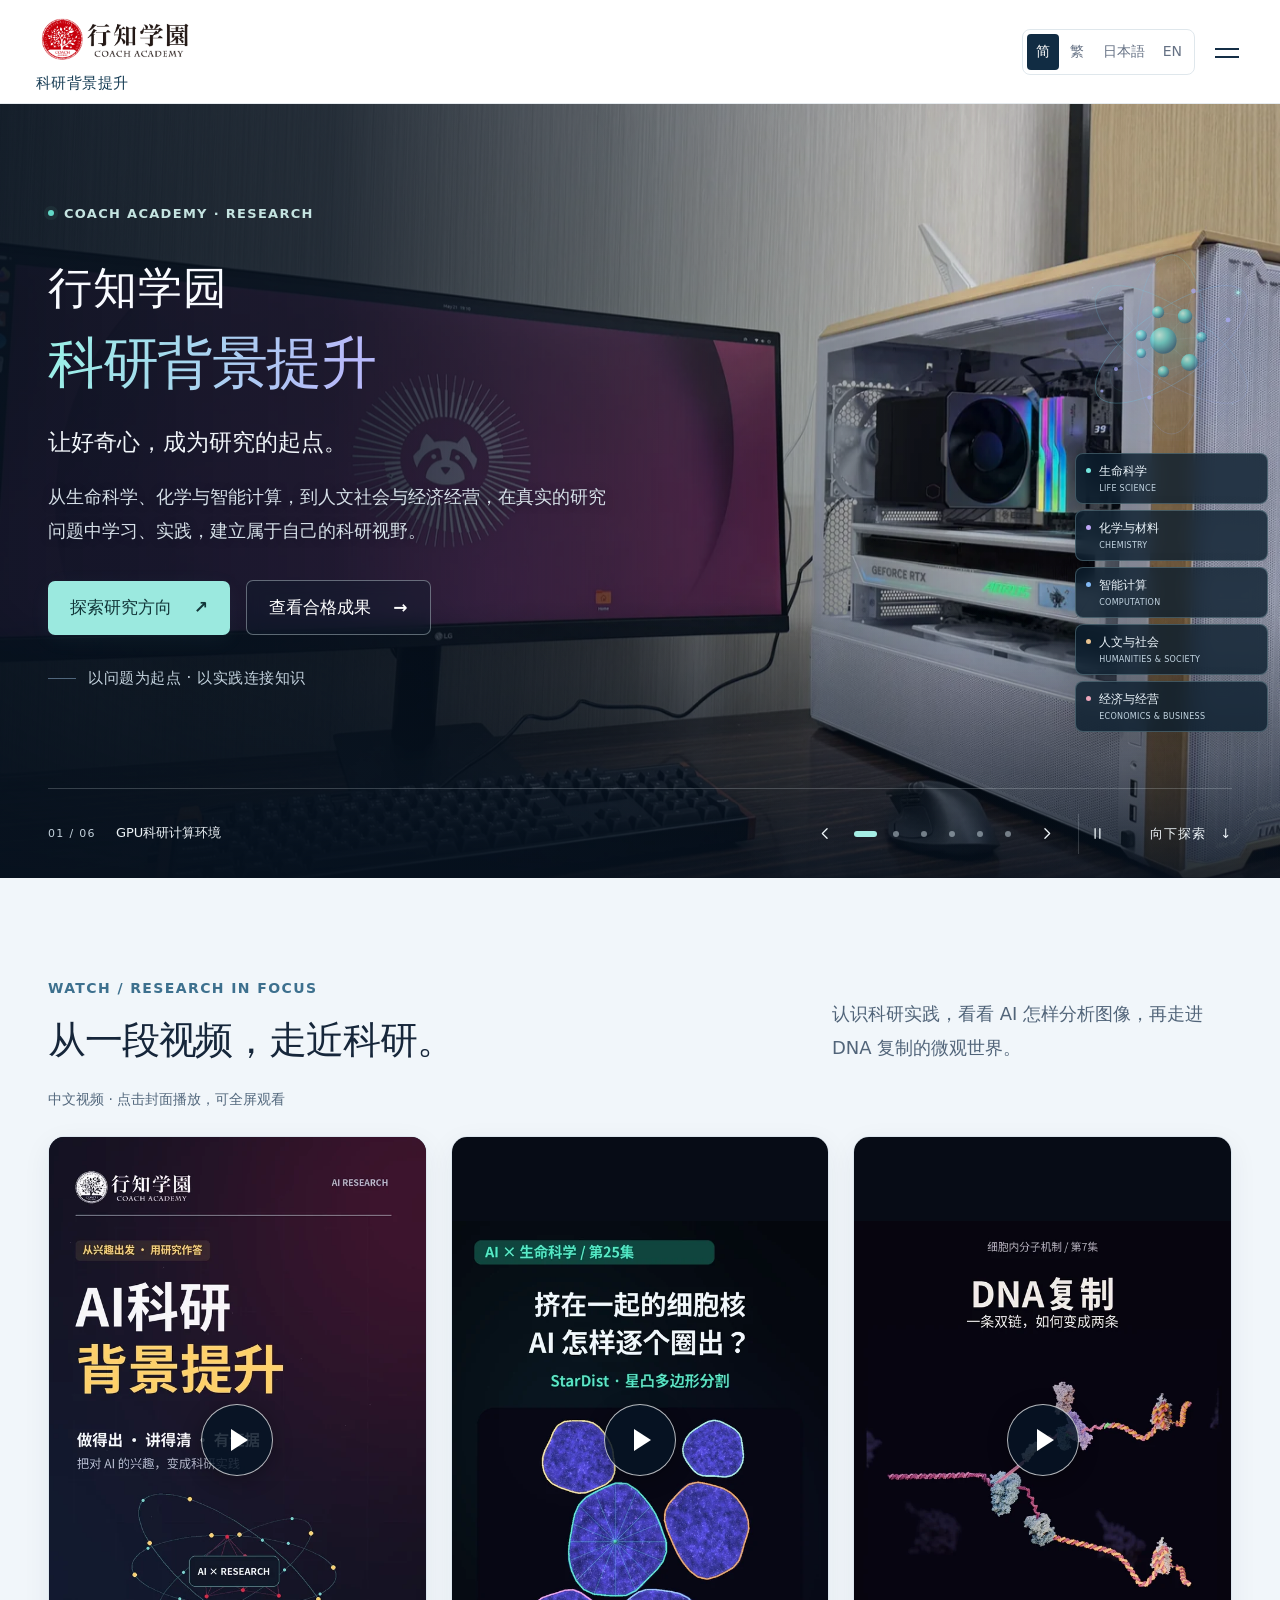
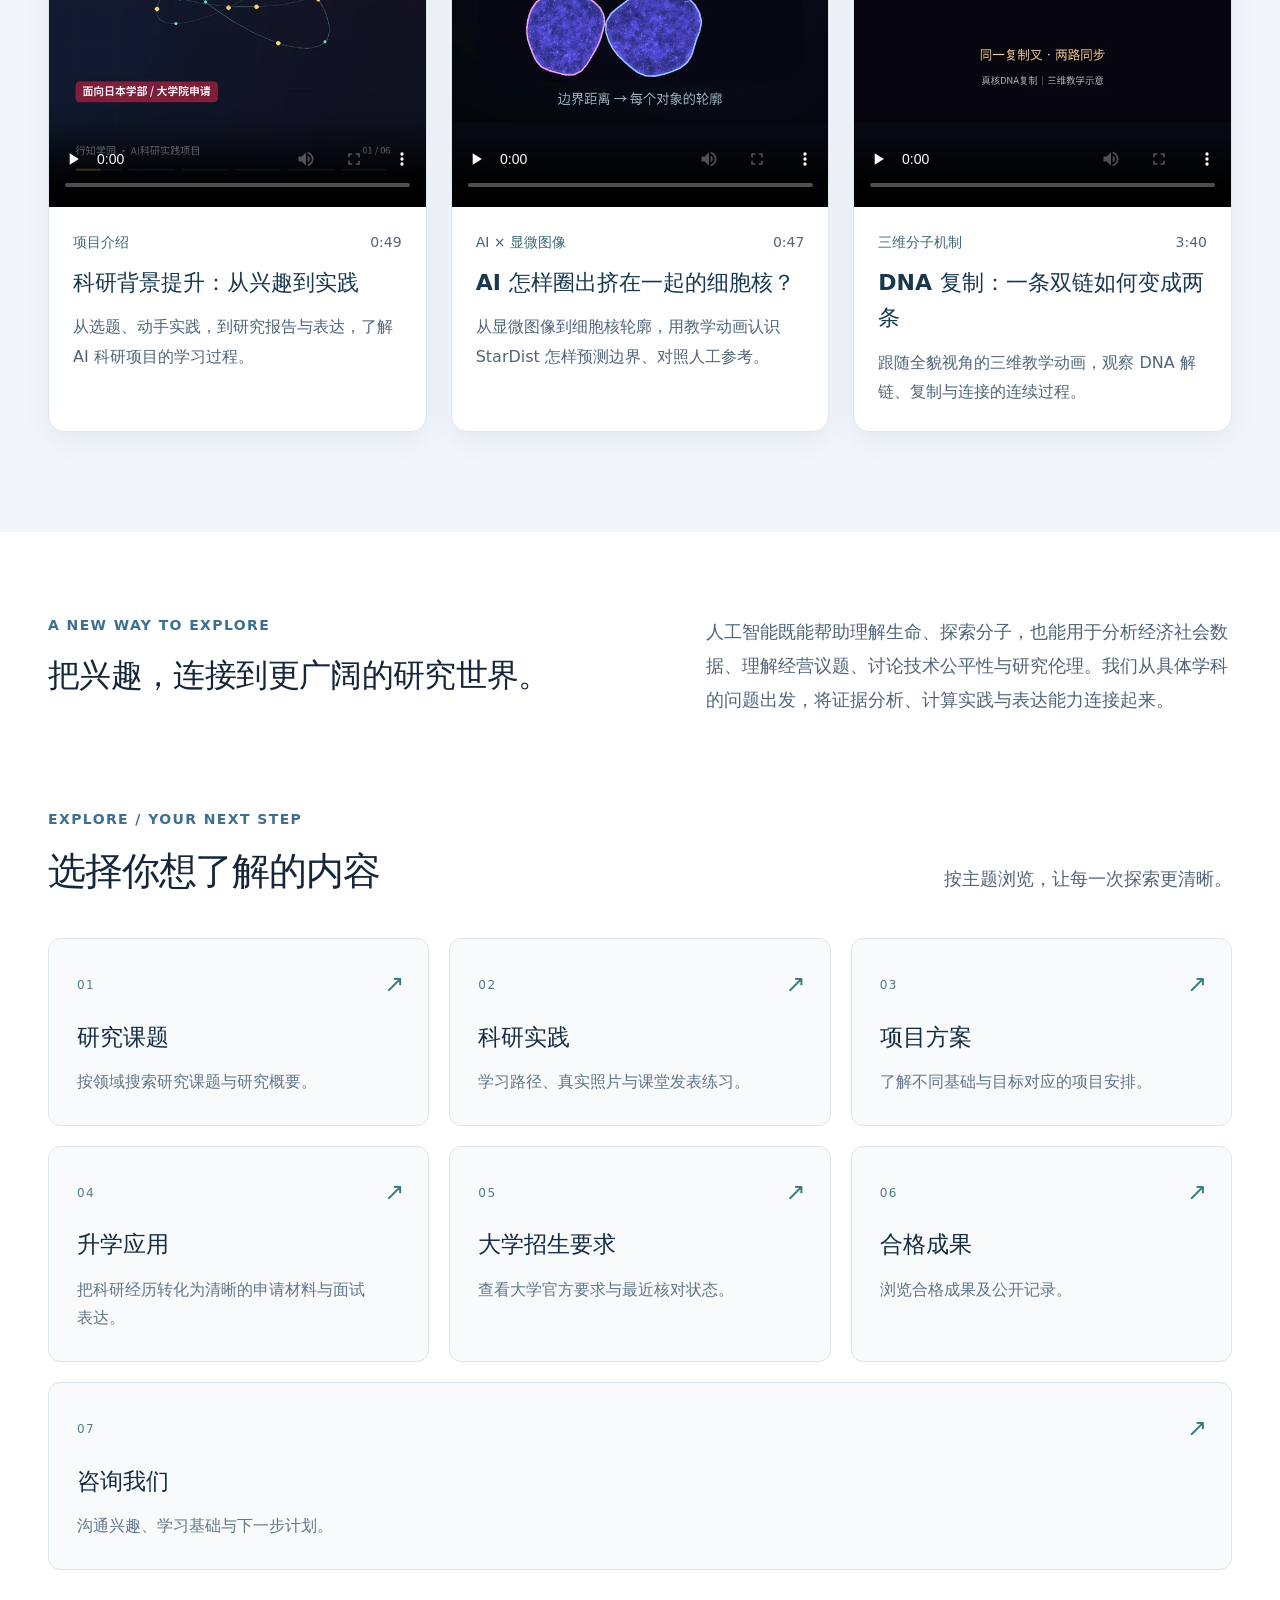
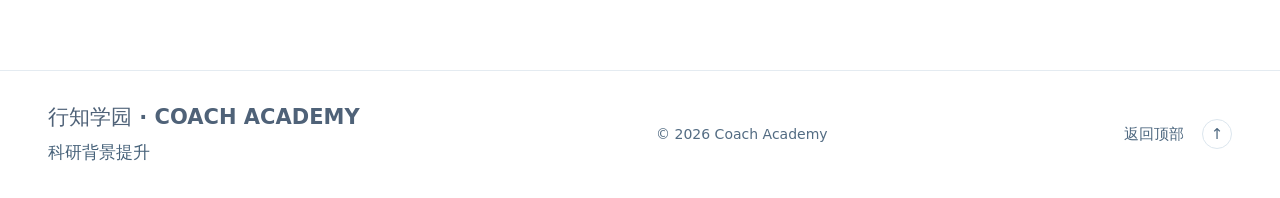
==== commit c74ce80c: "Add three featured research videos to homepage" ====
--- a/index.html
+++ b/index.html
@@ -22,10 +22,11 @@
   ]}
   </script>
   <link rel="icon" href="images/logo.png">
-  <link rel="stylesheet" href="assets/site.css?v=20261121-topics">
+  <link rel="stylesheet" href="assets/site.css?v=20261127-zhao-lab">
   <link rel="stylesheet" href="assets/hero-carousel.css?v=20261123-atom-larger-lower">
+  <link rel="stylesheet" href="assets/featured-videos.css?v=20261128">
   <link rel="preload" as="image" href="images/practice/server-workspace-1400.webp" imagesrcset="images/practice/server-workspace-800.webp 800w, images/practice/server-workspace-1400.webp 1400w" imagesizes="100vw" fetchpriority="high">
-  <script src="assets/site.js?v=20261123-zhao" defer></script>
+  <script src="assets/site.js?v=20261128-featured-videos" defer></script>
   <script src="assets/hero-carousel.js?v=20261123-zhao" defer></script>
 <script>const legacyRoutes={"topics": "topics.html#topics", "pathway": "practice.html#pathway", "practice": "practice.html#practice", "programs": "programs.html#programs", "applications": "applications.html#applications", "admissions": "admissions.html#admissions", "honors": "honors.html#honors", "contact": "contact.html#contact", "presentation-practice": "practice.html#presentation-practice"};if(legacyRoutes[location.hash.slice(1)]){const target=new URL(legacyRoutes[location.hash.slice(1)],location.href);target.search=location.search;location.replace(target.href);}</script>
 </head>
@@ -56,7 +57,7 @@
       <div class="hero-slide" data-hero-key="lab" style="--photo-position:50% 28%;--photo-position-mobile:50% 25%" aria-hidden="true"><img src="images/hero/lab-entrance-1400.webp" srcset="images/hero/lab-entrance-800.webp 800w, images/hero/lab-entrance-1400.webp 1400w" sizes="100vw" width="1400" height="1867" alt="" decoding="async" loading="lazy" fetchpriority="low"></div>
       <div class="hero-slide" data-hero-key="he" style="--photo-position:60% 60%;--photo-position-mobile:70% 52%" aria-hidden="true"><img src="images/practice/he-learning-1400.webp" srcset="images/practice/he-learning-800.webp 800w, images/practice/he-learning-1400.webp 1400w" sizes="100vw" width="1400" height="1050" alt="" decoding="async" loading="lazy" fetchpriority="low"></div>
       <div class="hero-slide" data-hero-key="jin" style="--photo-position:58% 58%;--photo-position-mobile:64% 50%" aria-hidden="true"><img src="images/practice/jin-cell-culture-1400.webp" srcset="images/practice/jin-cell-culture-800.webp 800w, images/practice/jin-cell-culture-1400.webp 1400w" sizes="100vw" width="1400" height="1050" alt="" decoding="async" loading="lazy" fetchpriority="low"></div>
-      <div class="hero-slide" data-hero-key="ma" style="--photo-position:58% 64%;--photo-position-mobile:69% 62%" aria-hidden="true"><img src="images/practice/ma-presentation-1600.webp" srcset="images/practice/ma-presentation-800.webp 800w, images/practice/ma-presentation-1600.webp 1600w" sizes="100vw" width="1600" height="1200" alt="" decoding="async" loading="lazy" fetchpriority="low"></div>
+      <div class="hero-slide" data-hero-key="ma" style="--photo-position:58% 64%;--photo-position-mobile:69% 62%" aria-hidden="true"><img src="images/practice/ma-presentation-1600.webp?v=20261127-nolight" srcset="images/practice/ma-presentation-800.webp?v=20261127-nolight 800w, images/practice/ma-presentation-1600.webp?v=20261127-nolight 1600w" sizes="100vw" width="1600" height="1200" alt="" decoding="async" loading="lazy" fetchpriority="low"></div>
       <div class="hero-slide" data-hero-key="zhao" style="--photo-position:60% 82%;--photo-position-mobile:69% 80%" aria-hidden="true"><img src="images/practice/zhao-english-presentation-1600.webp" srcset="images/practice/zhao-english-presentation-800.webp 800w, images/practice/zhao-english-presentation-1600.webp 1600w" sizes="100vw" width="1600" height="1200" alt="" decoding="async" loading="lazy" fetchpriority="low"></div>
     </div>
     <div class="hero-shade" aria-hidden="true"></div>
@@ -102,6 +103,59 @@
       <a href="#explore" aria-label="探索研究方向"><span data-i18n="scroll">向下探索</span><span aria-hidden="true">↓</span></a>
     </div>
 </section>
+<section class="featured-videos section-space" id="featured-videos" aria-labelledby="featured-videos-title">
+  <div class="container">
+    <div class="section-heading">
+      <div><p class="eyebrow">WATCH / RESEARCH IN FOCUS</p><h2 id="featured-videos-title" data-i18n="videosTitle">从一段视频，走近科研。</h2></div>
+      <p class="section-description" data-i18n="videosDescription">认识科研实践，看看 AI 怎样分析图像，再走进 DNA 复制的微观世界。</p>
+    </div>
+    <p class="featured-videos-note" data-i18n="videosNote">中文视频 · 点击封面播放，可全屏观看</p>
+    <div class="featured-videos-grid">
+      <article class="featured-video-card">
+        <div class="featured-video-media">
+          <video id="featured-video-program" class="featured-video" controls playsinline preload="none" poster="images/videos/research-program.webp" src="videos/research-program.mp4" aria-labelledby="video-program-title">
+            <a href="videos/research-program.mp4" data-i18n="videoOpen">单独打开视频</a>
+          </video>
+          <button class="featured-video-play" type="button" hidden aria-controls="featured-video-program" aria-describedby="video-program-title"><span class="featured-video-play-icon" aria-hidden="true"></span><span class="featured-video-sr" data-i18n="videoPlay">播放视频</span></button>
+        </div>
+        <div class="featured-video-copy">
+          <div class="featured-video-meta"><span data-i18n="videoProgramLabel">项目介绍</span><span><span class="featured-video-sr" data-i18n="videoDuration">时长</span> 0:49</span></div>
+          <h3 id="video-program-title" data-i18n="videoProgramTitle">科研背景提升：从兴趣到实践</h3>
+          <p data-i18n="videoProgramDescription">从选题、动手实践，到研究报告与表达，了解 AI 科研项目的学习过程。</p>
+          <p class="featured-video-error" hidden><span data-i18n="videoError">视频暂时无法播放。</span> <a href="videos/research-program.mp4" target="_blank" rel="noopener" data-i18n="videoOpen">单独打开视频</a></p>
+        </div>
+      </article>
+      <article class="featured-video-card">
+        <div class="featured-video-media">
+          <video id="featured-video-nuclei" class="featured-video" controls playsinline preload="none" poster="images/videos/ai-cell-nuclei.webp" src="videos/ai-cell-nuclei.mp4" aria-labelledby="video-nuclei-title">
+            <a href="videos/ai-cell-nuclei.mp4" data-i18n="videoOpen">单独打开视频</a>
+          </video>
+          <button class="featured-video-play" type="button" hidden aria-controls="featured-video-nuclei" aria-describedby="video-nuclei-title"><span class="featured-video-play-icon" aria-hidden="true"></span><span class="featured-video-sr" data-i18n="videoPlay">播放视频</span></button>
+        </div>
+        <div class="featured-video-copy">
+          <div class="featured-video-meta"><span data-i18n="videoNucleiLabel">AI × 显微图像</span><span><span class="featured-video-sr" data-i18n="videoDuration">时长</span> 0:47</span></div>
+          <h3 id="video-nuclei-title" data-i18n="videoNucleiTitle">AI 怎样圈出挤在一起的细胞核？</h3>
+          <p data-i18n="videoNucleiDescription">从显微图像到细胞核轮廓，用教学动画认识 StarDist 怎样预测边界、对照人工参考。</p>
+          <p class="featured-video-error" hidden><span data-i18n="videoError">视频暂时无法播放。</span> <a href="videos/ai-cell-nuclei.mp4" target="_blank" rel="noopener" data-i18n="videoOpen">单独打开视频</a></p>
+        </div>
+      </article>
+      <article class="featured-video-card">
+        <div class="featured-video-media">
+          <video id="featured-video-dna" class="featured-video" controls playsinline preload="none" poster="images/videos/dna-replication.webp" src="videos/dna-replication.mp4" aria-labelledby="video-dna-title">
+            <a href="videos/dna-replication.mp4" data-i18n="videoOpen">单独打开视频</a>
+          </video>
+          <button class="featured-video-play" type="button" hidden aria-controls="featured-video-dna" aria-describedby="video-dna-title"><span class="featured-video-play-icon" aria-hidden="true"></span><span class="featured-video-sr" data-i18n="videoPlay">播放视频</span></button>
+        </div>
+        <div class="featured-video-copy">
+          <div class="featured-video-meta"><span data-i18n="videoDnaLabel">三维分子机制</span><span><span class="featured-video-sr" data-i18n="videoDuration">时长</span> 3:40</span></div>
+          <h3 id="video-dna-title" data-i18n="videoDnaTitle">DNA 复制：一条双链如何变成两条</h3>
+          <p data-i18n="videoDnaDescription">跟随全貌视角的三维教学动画，观察 DNA 解链、复制与连接的连续过程。</p>
+          <p class="featured-video-error" hidden><span data-i18n="videoError">视频暂时无法播放。</span> <a href="videos/dna-replication.mp4" target="_blank" rel="noopener" data-i18n="videoOpen">单独打开视频</a></p>
+        </div>
+      </article>
+    </div>
+  </div>
+</section>
 <section class="introduction container" aria-labelledby="intro-title">
     <div><p class="eyebrow">A NEW WAY TO EXPLORE</p><h2 id="intro-title" data-i18n="introTitle">把兴趣，连接到更广阔的研究世界。</h2></div>
     <p data-i18n="introDescription">人工智能既能帮助理解生命、探索分子，也能用于分析经济社会数据、理解经营议题、讨论技术公平性与研究伦理。我们从具体学科的问题出发，将证据分析、计算实践与表达能力连接起来。</p>
--- a/assets/site.css
+++ b/assets/site.css
@@ -385,3 +385,8 @@
 .explore-grid{display:grid;grid-template-columns:repeat(3,minmax(0,1fr));gap:20px}.explore-card{display:block;position:relative;text-decoration:none;color:#142c43;border:1px solid #dce6ec;border-radius:12px;padding:28px;background:#f8fafb;transition:transform .2s,background .2s}.explore-card:hover{background:#edf5f5;transform:translateY(-3px)}.explore-card:focus-visible{outline:3px solid #237e91;outline-offset:4px}.explore-index{font-size:12px;letter-spacing:.12em;color:#547b8b}.explore-card h3{font-size:23px;margin:17px 0 10px}.explore-card p{font-size:16px;line-height:1.8;color:#61758a;margin:0 20px 0 0}.explore-arrow{position:absolute;right:24px;top:24px;font-size:24px;color:#387c81}.explore-card:last-child{grid-column:1/-1}.home-explore{padding-top:24px}
 @media(max-width:800px){.explore-grid{grid-template-columns:repeat(2,minmax(0,1fr))}.breadcrumbs{padding-top:25px}.section-heading h1{font-size:30px}}
 @media(max-width:500px){.explore-grid{grid-template-columns:1fr}.explore-card{padding:24px}.explore-card h3{font-size:22px}}
+
+/* University wet-lab feature: portrait photo beside the caption. */
+.lab-feature{grid-template-columns:minmax(0,.85fr) minmax(0,1.15fr)}
+.lab-feature .presentation-photo img{min-height:0;aspect-ratio:4/5;object-position:50% 45%}
+@media(max-width:800px){.lab-feature{grid-template-columns:1fr}.lab-feature .presentation-photo img{aspect-ratio:4/5}}
--- a/assets/featured-videos.css
+++ b/assets/featured-videos.css
@@ -0,0 +1,25 @@
+/* Homepage videos: posters load first; media loads when the visitor plays it. */
+.featured-videos{background:#f1f6fa}
+.featured-videos .section-heading{margin-bottom:18px}
+.featured-videos-note{font-size:14px;color:#53687d;margin-bottom:24px;line-height:1.8}
+.featured-videos-grid{display:grid;grid-template-columns:repeat(3,minmax(0,1fr));gap:24px;align-items:stretch}
+.featured-video-card{min-width:0;overflow:hidden;border:1px solid #dce6ee;border-radius:16px;background:#fff;box-shadow:0 8px 28px #122d4910}
+.featured-video-media{position:relative}
+.featured-video{display:block;width:100%;height:auto;aspect-ratio:9/16;object-fit:contain;background:#070c16;color:#fff}
+.featured-video:focus-visible{outline:3px solid #25aab0;outline-offset:-3px}
+.featured-video-play{position:absolute;inset:0 0 64px;display:grid;place-items:center;width:100%;padding:0;border:0;background:transparent;cursor:pointer}
+.featured-video-play[hidden]{display:none}
+.featured-video-play-icon{display:grid;place-items:center;width:72px;height:72px;border:1px solid #ffffffb3;border-radius:50%;background:#071525d9;box-shadow:0 4px 20px #0005}
+.featured-video-play-icon:after{content:"";display:block;margin-left:5px;border-top:11px solid transparent;border-bottom:11px solid transparent;border-left:17px solid #fff}
+.featured-video-play:hover .featured-video-play-icon{background:#145c6fed;border-color:#fff}
+.featured-video-play:focus-visible{outline:3px solid #25aab0;outline-offset:-4px}
+.featured-video-copy{padding:24px}
+.featured-video-meta{display:flex;justify-content:space-between;align-items:flex-start;gap:12px;font-size:14px;line-height:1.6;color:#3c6979;margin-bottom:12px}
+.featured-video-meta>span:last-child{flex-shrink:0;font-variant-numeric:tabular-nums;color:#53687d}
+.featured-video-copy h3{font-size:22px;line-height:1.6;font-weight:650;color:#18384f;margin:0 0 12px}
+.featured-video-copy>p{font-size:16px;line-height:1.85;color:#516479;margin:0}
+.featured-video-copy>.featured-video-error{margin-top:16px;color:#8b372d}
+.featured-video-error a{color:#176477;text-decoration:underline;text-underline-offset:3px}
+.featured-video-sr{position:absolute;width:1px;height:1px;padding:0;margin:-1px;overflow:hidden;clip-path:inset(50%);white-space:nowrap;border:0}
+@media(max-width:1100px){.featured-videos-grid{gap:18px}.featured-video-copy{padding:20px}.featured-video-copy h3{font-size:20px}}
+@media(max-width:700px){.featured-videos-grid{grid-template-columns:minmax(0,1fr);max-width:380px;margin-inline:auto;gap:28px}.featured-video-copy{padding:22px}.featured-video-copy h3{font-size:22px}.featured-videos-note{margin-bottom:22px}}
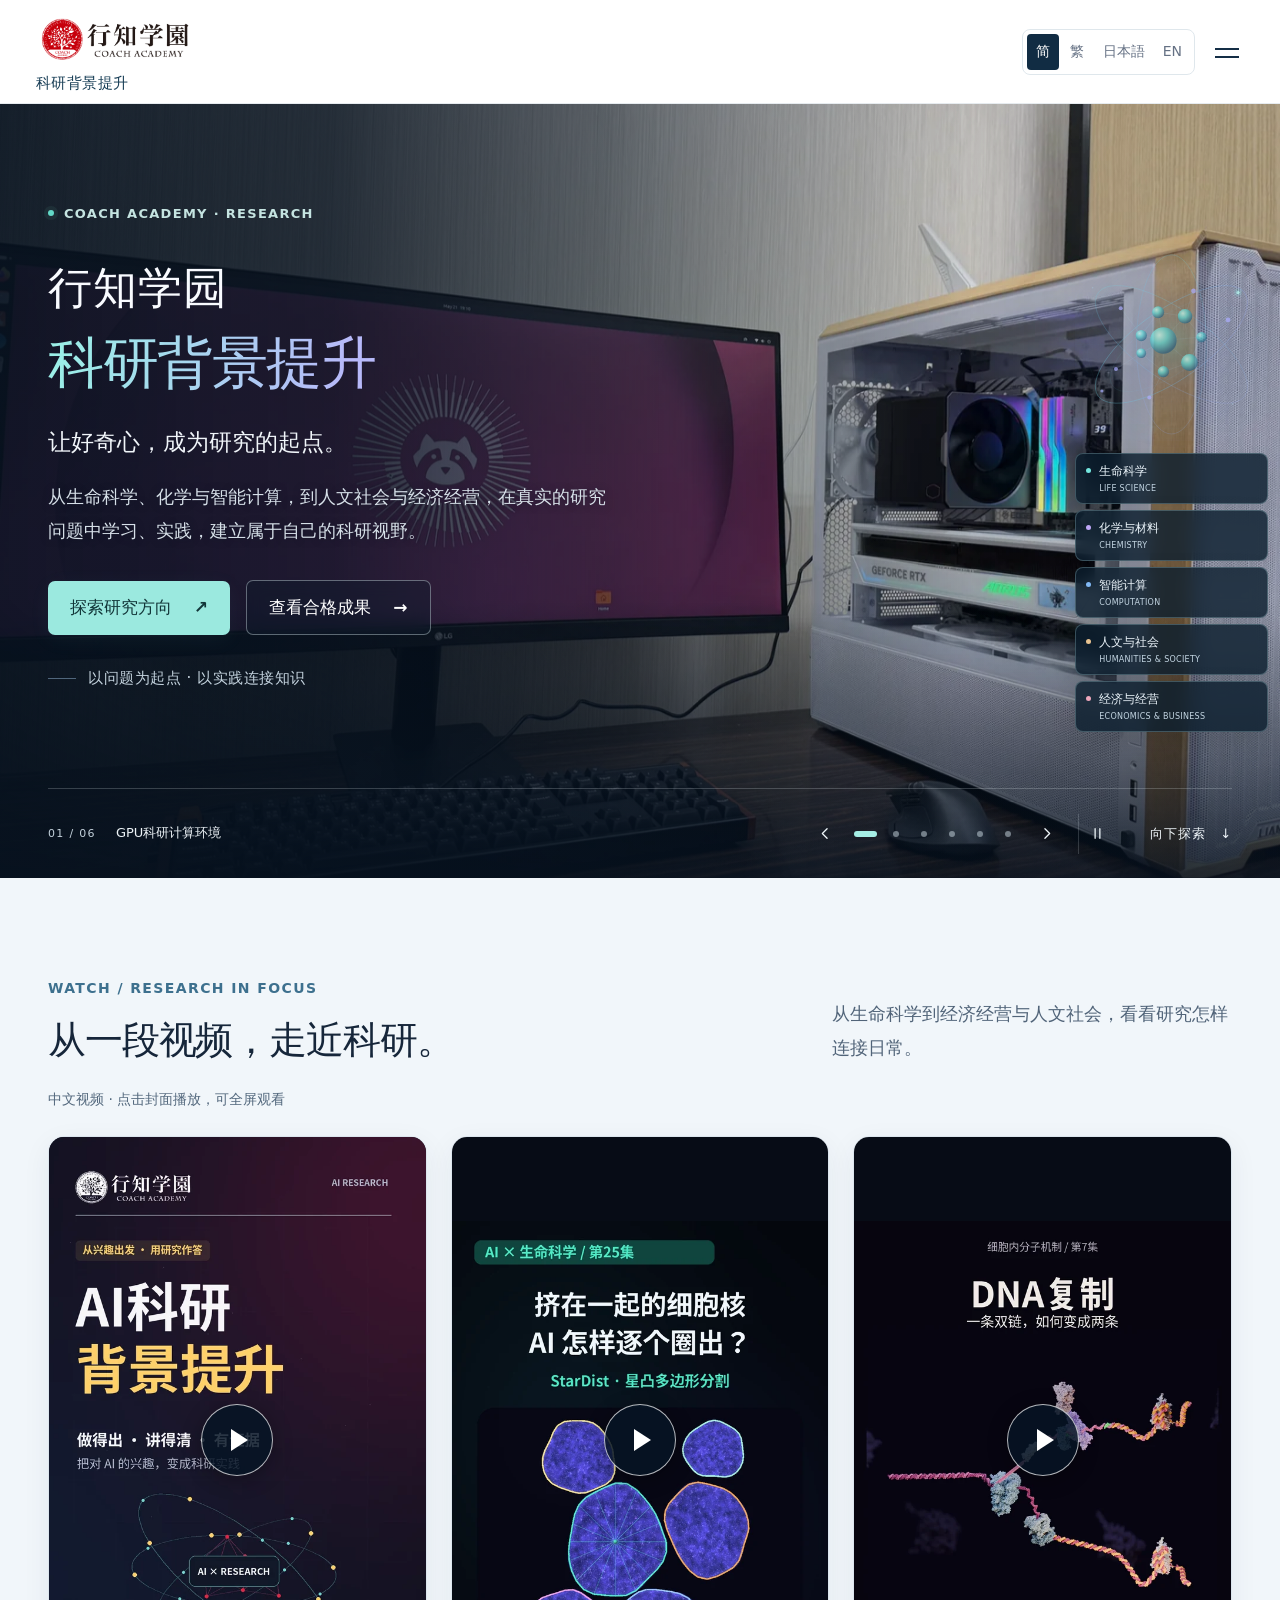
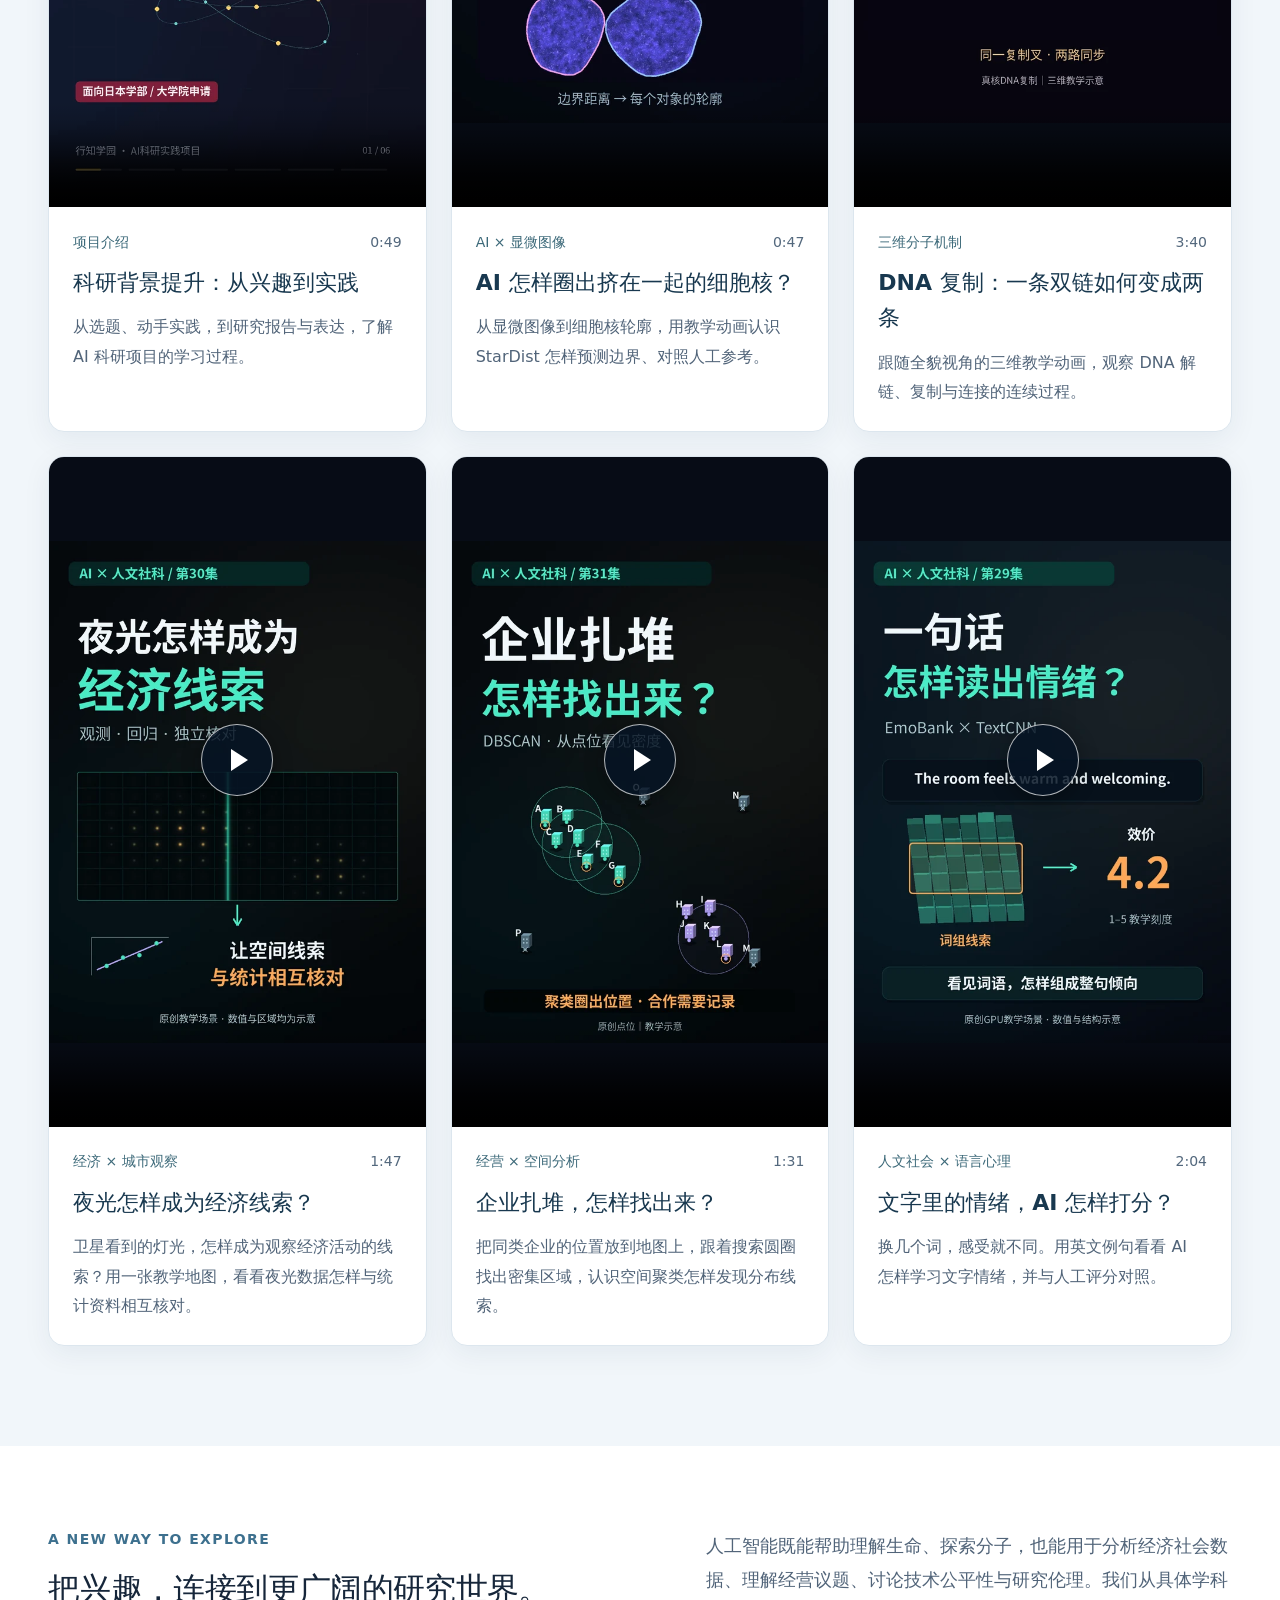
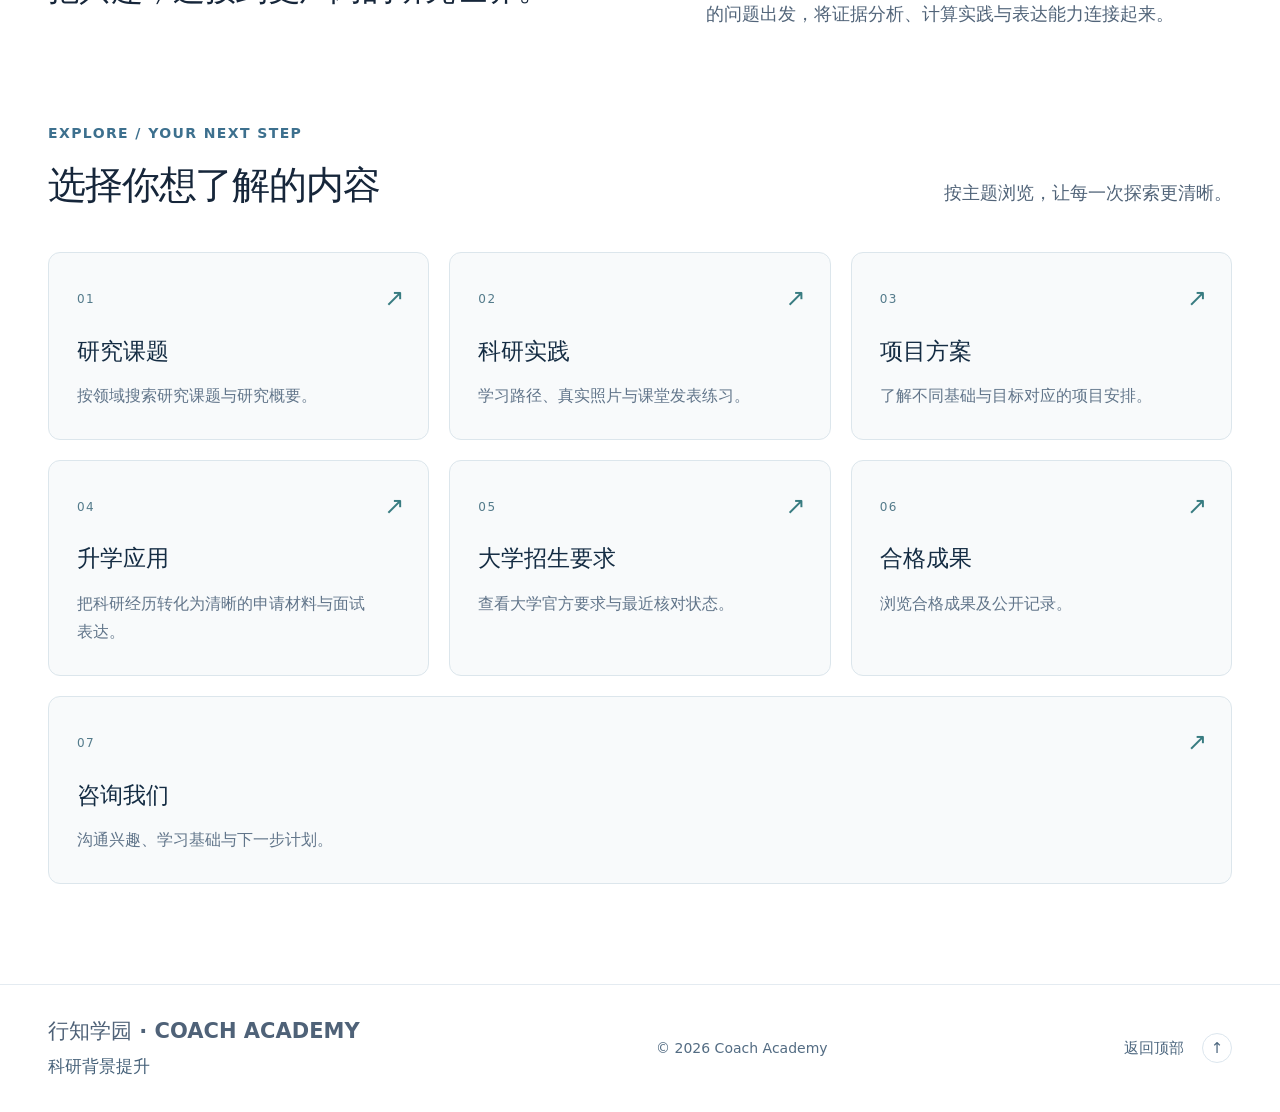
==== commit e3f9c14d: "Add economics and humanities videos to homepage" ====
--- a/index.html
+++ b/index.html
@@ -26,7 +26,7 @@
   <link rel="stylesheet" href="assets/hero-carousel.css?v=20261123-atom-larger-lower">
   <link rel="stylesheet" href="assets/featured-videos.css?v=20261128">
   <link rel="preload" as="image" href="images/practice/server-workspace-1400.webp" imagesrcset="images/practice/server-workspace-800.webp 800w, images/practice/server-workspace-1400.webp 1400w" imagesizes="100vw" fetchpriority="high">
-  <script src="assets/site.js?v=20261128-featured-videos" defer></script>
+  <script src="assets/site.js?v=20261128-six-featured-videos" defer></script>
   <script src="assets/hero-carousel.js?v=20261123-zhao" defer></script>
 <script>const legacyRoutes={"topics": "topics.html#topics", "pathway": "practice.html#pathway", "practice": "practice.html#practice", "programs": "programs.html#programs", "applications": "applications.html#applications", "admissions": "admissions.html#admissions", "honors": "honors.html#honors", "contact": "contact.html#contact", "presentation-practice": "practice.html#presentation-practice"};if(legacyRoutes[location.hash.slice(1)]){const target=new URL(legacyRoutes[location.hash.slice(1)],location.href);target.search=location.search;location.replace(target.href);}</script>
 </head>
@@ -107,7 +107,7 @@
   <div class="container">
     <div class="section-heading">
       <div><p class="eyebrow">WATCH / RESEARCH IN FOCUS</p><h2 id="featured-videos-title" data-i18n="videosTitle">从一段视频，走近科研。</h2></div>
-      <p class="section-description" data-i18n="videosDescription">认识科研实践，看看 AI 怎样分析图像，再走进 DNA 复制的微观世界。</p>
+      <p class="section-description" data-i18n="videosDescription">从生命科学到经济经营与人文社会，看看研究怎样连接日常。</p>
     </div>
     <p class="featured-videos-note" data-i18n="videosNote">中文视频 · 点击封面播放，可全屏观看</p>
     <div class="featured-videos-grid">
@@ -151,6 +151,48 @@
           <h3 id="video-dna-title" data-i18n="videoDnaTitle">DNA 复制：一条双链如何变成两条</h3>
           <p data-i18n="videoDnaDescription">跟随全貌视角的三维教学动画，观察 DNA 解链、复制与连接的连续过程。</p>
           <p class="featured-video-error" hidden><span data-i18n="videoError">视频暂时无法播放。</span> <a href="videos/dna-replication.mp4" target="_blank" rel="noopener" data-i18n="videoOpen">单独打开视频</a></p>
+        </div>
+      </article>
+      <article class="featured-video-card">
+        <div class="featured-video-media">
+          <video id="featured-video-nighttime-lights" class="featured-video" controls playsinline preload="none" poster="images/videos/nighttime-lights.webp" src="videos/nighttime-lights.mp4" aria-labelledby="video-nighttime-lights-title">
+            <a href="videos/nighttime-lights.mp4" data-i18n="videoOpen">单独打开视频</a>
+          </video>
+          <button class="featured-video-play" type="button" hidden aria-controls="featured-video-nighttime-lights" aria-describedby="video-nighttime-lights-title"><span class="featured-video-play-icon" aria-hidden="true"></span><span class="featured-video-sr" data-i18n="videoPlay">播放视频</span></button>
+        </div>
+        <div class="featured-video-copy">
+          <div class="featured-video-meta"><span data-i18n="videoLightsLabel">经济 × 城市观察</span><span><span class="featured-video-sr" data-i18n="videoDuration">时长</span> 1:47</span></div>
+          <h3 id="video-nighttime-lights-title" data-i18n="videoLightsTitle">夜光怎样成为经济线索？</h3>
+          <p data-i18n="videoLightsDescription">卫星看到的灯光，怎样成为观察经济活动的线索？用一张教学地图，看看夜光数据怎样与统计资料相互核对。</p>
+          <p class="featured-video-error" hidden><span data-i18n="videoError">视频暂时无法播放。</span> <a href="videos/nighttime-lights.mp4" target="_blank" rel="noopener" data-i18n="videoOpen">单独打开视频</a></p>
+        </div>
+      </article>
+      <article class="featured-video-card">
+        <div class="featured-video-media">
+          <video id="featured-video-business-clusters" class="featured-video" controls playsinline preload="none" poster="images/videos/business-clusters.webp" src="videos/business-clusters.mp4" aria-labelledby="video-business-clusters-title">
+            <a href="videos/business-clusters.mp4" data-i18n="videoOpen">单独打开视频</a>
+          </video>
+          <button class="featured-video-play" type="button" hidden aria-controls="featured-video-business-clusters" aria-describedby="video-business-clusters-title"><span class="featured-video-play-icon" aria-hidden="true"></span><span class="featured-video-sr" data-i18n="videoPlay">播放视频</span></button>
+        </div>
+        <div class="featured-video-copy">
+          <div class="featured-video-meta"><span data-i18n="videoClustersLabel">经营 × 空间分析</span><span><span class="featured-video-sr" data-i18n="videoDuration">时长</span> 1:31</span></div>
+          <h3 id="video-business-clusters-title" data-i18n="videoClustersTitle">企业扎堆，怎样找出来？</h3>
+          <p data-i18n="videoClustersDescription">把同类企业的位置放到地图上，跟着搜索圆圈找出密集区域，认识空间聚类怎样发现分布线索。</p>
+          <p class="featured-video-error" hidden><span data-i18n="videoError">视频暂时无法播放。</span> <a href="videos/business-clusters.mp4" target="_blank" rel="noopener" data-i18n="videoOpen">单独打开视频</a></p>
+        </div>
+      </article>
+      <article class="featured-video-card">
+        <div class="featured-video-media">
+          <video id="featured-video-text-emotions" class="featured-video" controls playsinline preload="none" poster="images/videos/text-emotions.webp" src="videos/text-emotions.mp4" aria-labelledby="video-text-emotions-title">
+            <a href="videos/text-emotions.mp4" data-i18n="videoOpen">单独打开视频</a>
+          </video>
+          <button class="featured-video-play" type="button" hidden aria-controls="featured-video-text-emotions" aria-describedby="video-text-emotions-title"><span class="featured-video-play-icon" aria-hidden="true"></span><span class="featured-video-sr" data-i18n="videoPlay">播放视频</span></button>
+        </div>
+        <div class="featured-video-copy">
+          <div class="featured-video-meta"><span data-i18n="videoEmotionsLabel">人文社会 × 语言心理</span><span><span class="featured-video-sr" data-i18n="videoDuration">时长</span> 2:04</span></div>
+          <h3 id="video-text-emotions-title" data-i18n="videoEmotionsTitle">文字里的情绪，AI 怎样打分？</h3>
+          <p data-i18n="videoEmotionsDescription">换几个词，感受就不同。用英文例句看看 AI 怎样学习文字情绪，并与人工评分对照。</p>
+          <p class="featured-video-error" hidden><span data-i18n="videoError">视频暂时无法播放。</span> <a href="videos/text-emotions.mp4" target="_blank" rel="noopener" data-i18n="videoOpen">单独打开视频</a></p>
         </div>
       </article>
     </div>
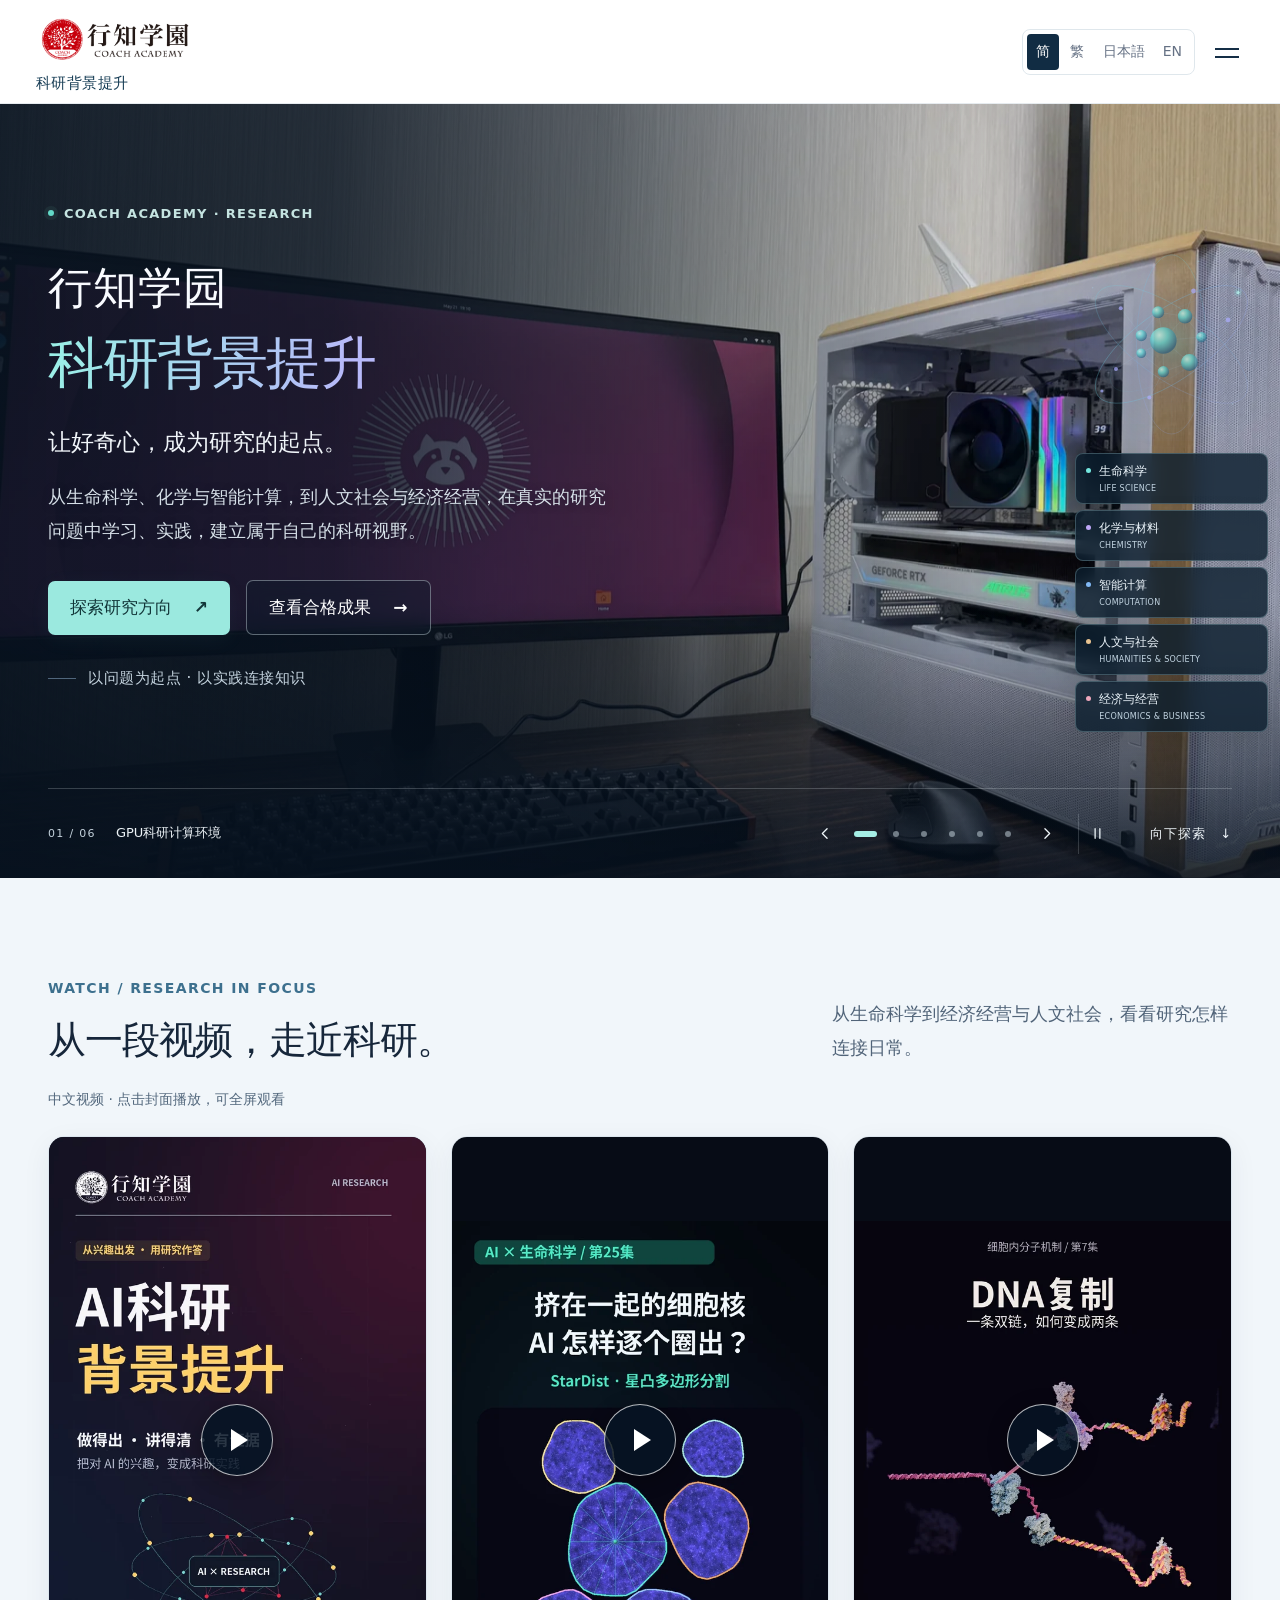
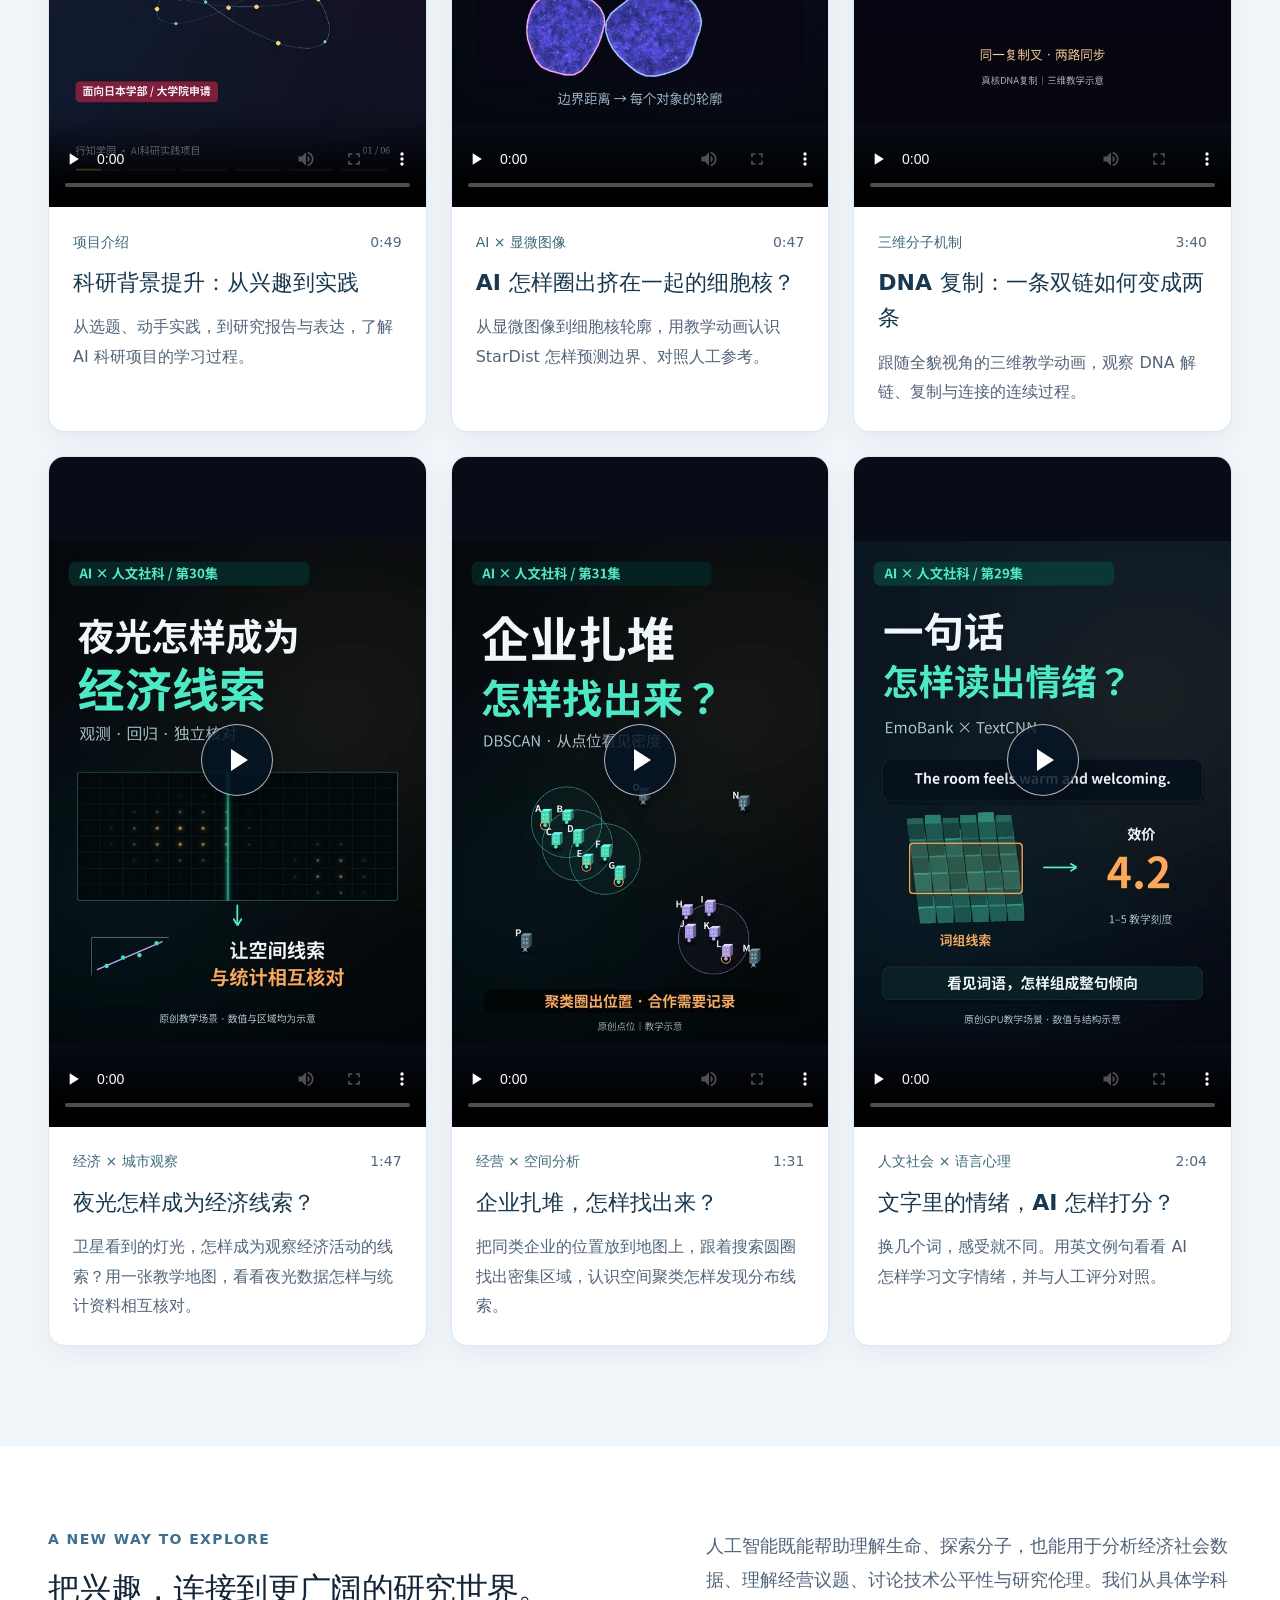
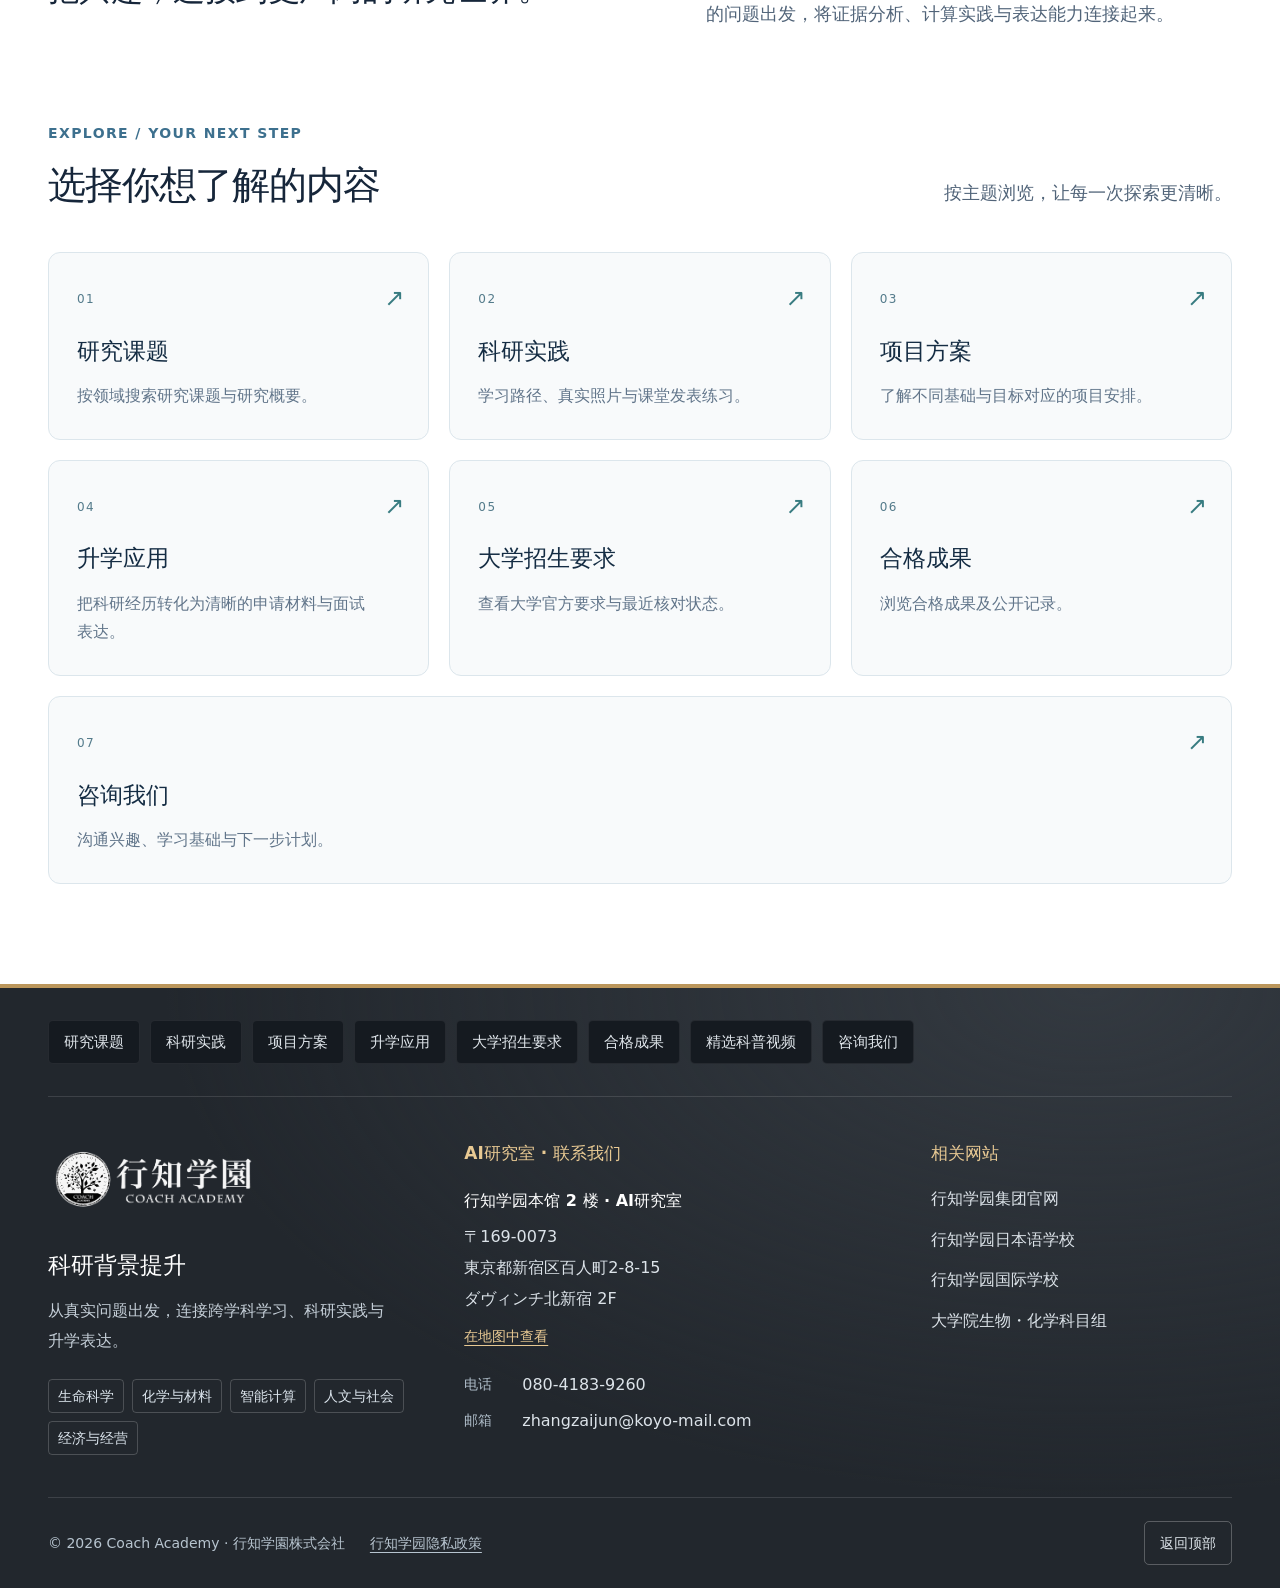
==== commit 40fed4c6: "Expand shared footer with AI research lab contact details" ====
--- a/index.html
+++ b/index.html
@@ -23,10 +23,11 @@
   </script>
   <link rel="icon" href="images/logo.png">
   <link rel="stylesheet" href="assets/site.css?v=20261127-zhao-lab">
+  <link rel="stylesheet" href="assets/footer.css?v=20261128">
   <link rel="stylesheet" href="assets/hero-carousel.css?v=20261123-atom-larger-lower">
   <link rel="stylesheet" href="assets/featured-videos.css?v=20261128">
   <link rel="preload" as="image" href="images/practice/server-workspace-1400.webp" imagesrcset="images/practice/server-workspace-800.webp 800w, images/practice/server-workspace-1400.webp 1400w" imagesizes="100vw" fetchpriority="high">
-  <script src="assets/site.js?v=20261128-six-featured-videos" defer></script>
+  <script src="assets/site.js?v=20261128-footer" defer></script>
   <script src="assets/hero-carousel.js?v=20261123-zhao" defer></script>
 <script>const legacyRoutes={"topics": "topics.html#topics", "pathway": "practice.html#pathway", "practice": "practice.html#practice", "programs": "programs.html#programs", "applications": "applications.html#applications", "admissions": "admissions.html#admissions", "honors": "honors.html#honors", "contact": "contact.html#contact", "presentation-practice": "practice.html#presentation-practice"};if(legacyRoutes[location.hash.slice(1)]){const target=new URL(legacyRoutes[location.hash.slice(1)],location.href);target.search=location.search;location.replace(target.href);}</script>
 </head>
@@ -203,6 +204,56 @@
     <p data-i18n="introDescription">人工智能既能帮助理解生命、探索分子，也能用于分析经济社会数据、理解经营议题、讨论技术公平性与研究伦理。我们从具体学科的问题出发，将证据分析、计算实践与表达能力连接起来。</p>
   </section><section class="home-explore section-space" id="explore"><div class="container"><div class="section-heading"><div><p class="eyebrow">EXPLORE / YOUR NEXT STEP</p><h2 data-i18n="exploreTitle">选择你想了解的内容</h2></div><p class="section-description" data-i18n="exploreDescription">按主题浏览，让每一次探索更清晰。</p></div><div class="explore-grid"><a class="explore-card" href="topics.html"><span class="explore-index">01</span><h3 data-i18n="navTopics">研究方向</h3><p data-i18n="entryTopics">按领域搜索研究方向与实践概览。</p><span class="explore-arrow" aria-hidden="true">↗</span></a><a class="explore-card" href="practice.html"><span class="explore-index">02</span><h3 data-i18n="navPractice">科研实践</h3><p data-i18n="entryPractice">学习路径、真实照片与课堂发表练习。</p><span class="explore-arrow" aria-hidden="true">↗</span></a><a class="explore-card" href="programs.html"><span class="explore-index">03</span><h3 data-i18n="navPrograms">项目方案</h3><p data-i18n="entryPrograms">了解不同基础与目标对应的项目安排。</p><span class="explore-arrow" aria-hidden="true">↗</span></a><a class="explore-card" href="applications.html"><span class="explore-index">04</span><h3 data-i18n="navApplications">升学应用</h3><p data-i18n="entryApplications">把科研经历转化为清晰的申请材料与面试表达。</p><span class="explore-arrow" aria-hidden="true">↗</span></a><a class="explore-card" href="admissions.html"><span class="explore-index">05</span><h3 data-i18n="navAdmissions">招生要求</h3><p data-i18n="entryAdmissions">查看大学官方要求与最近核对状态。</p><span class="explore-arrow" aria-hidden="true">↗</span></a><a class="explore-card" href="honors.html"><span class="explore-index">06</span><h3 data-i18n="navHonors">合格成果</h3><p data-i18n="entryHonors">浏览合格成果及公开记录。</p><span class="explore-arrow" aria-hidden="true">↗</span></a><a class="explore-card" href="contact.html"><span class="explore-index">07</span><h3 data-i18n="navContact">咨询我们</h3><p data-i18n="entryContact">沟通兴趣、学习基础与下一步计划。</p><span class="explore-arrow" aria-hidden="true">↗</span></a></div></div></section>
 </main>
-<footer class="site-footer"><div class="container footer-inner"><div><span class="footer-brand" data-i18n="footerBrand">行知学园 · COACH ACADEMY</span><p data-i18n="footerProgram">科研背景提升</p></div><p>© <span id="copyright-year">2026</span> Coach Academy</p><a href="#top" class="back-top"><span data-i18n="backTop">返回顶部</span><span aria-hidden="true">↑</span></a></div></footer>
+<footer class="site-footer site-footer-expanded" id="site-footer">
+  <div class="container">
+    <h2 class="sr-only" id="footer-navigation-title" data-i18n="footerNavigation">网站导航</h2>
+    <nav class="footer-navigation" aria-labelledby="footer-navigation-title">
+      <a href="topics.html" data-i18n="navTopics">研究方向</a>
+      <a href="practice.html" data-i18n="navPractice">科研实践</a>
+      <a href="programs.html" data-i18n="navPrograms">项目方案</a>
+      <a href="applications.html" data-i18n="navApplications">升学应用</a>
+      <a href="admissions.html" data-i18n="navAdmissions">大学招生要求</a>
+      <a href="honors.html" data-i18n="navHonors">合格成果</a>
+      <a href="index.html#featured-videos" data-i18n="footerVideos">精选科普视频</a>
+      <a href="contact.html" data-i18n="navContact">咨询我们</a>
+    </nav>
+    <div class="footer-details">
+      <div class="footer-identity">
+        <a class="footer-logo" href="index.html"><img src="images/logo.png" width="1011" height="367" alt="行知学园 Coach Academy" loading="lazy"></a>
+        <p class="footer-program" data-i18n="footerProgram">科研背景提升</p>
+        <p class="footer-summary" data-i18n="footerSummary">从真实问题出发，连接跨学科学习、科研实践与升学表达。</p>
+        <div class="footer-keywords">
+          <a href="topics.html?category=life#topics" data-i18n="artLife">生命科学</a>
+          <a href="topics.html?category=materials#topics" data-i18n="artChemistry">化学与材料</a>
+          <a href="topics.html?category=computing#topics" data-i18n="artAI">智能计算</a>
+          <a href="topics.html?category=society#topics" data-i18n="artHumanities">人文与社会</a>
+          <a href="topics.html?category=economics#topics" data-i18n="artBusiness">经济与经营</a>
+        </div>
+      </div>
+      <section class="footer-contact" aria-labelledby="footer-contact-title">
+        <h2 id="footer-contact-title" data-i18n="footerContactHeading">AI研究室 · 联系我们</h2>
+        <address><span class="footer-room" data-i18n="footerRoom">行知学园本馆 2 楼 · AI研究室</span><span lang="ja">〒169-0073<br>東京都新宿区百人町2-8-15<br>ダヴィンチ北新宿 2F</span></address>
+        <a class="footer-map" href="https://www.google.com/maps/search/?api=1&amp;query=%E6%9D%B1%E4%BA%AC%E9%83%BD%E6%96%B0%E5%AE%BF%E5%8C%BA%E7%99%BE%E4%BA%BA%E7%94%BA2-8-15%20%E3%83%80%E3%83%B4%E3%82%A3%E3%83%B3%E3%83%81%E5%8C%97%E6%96%B0%E5%AE%BF" target="_blank" rel="noopener" data-i18n="footerMap">在地图中查看</a>
+        <dl>
+          <div><dt data-i18n="footerPhone">电话</dt><dd><a href="tel:+818041839260">080-4183-9260</a></dd></div>
+          <div><dt data-i18n="footerEmail">邮箱</dt><dd><a href="mailto:zhangzaijun@koyo-mail.com">zhangzaijun@koyo-mail.com</a></dd></div>
+        </dl>
+      </section>
+      <section class="footer-related" aria-labelledby="footer-related-title">
+        <h2 id="footer-related-title" data-i18n="footerRelatedHeading">相关网站</h2>
+        <ul>
+          <li><a href="https://coach-ac.co.jp/" target="_blank" rel="noopener" data-i18n="footerOfficial">行知学园集团官网</a></li>
+          <li><a href="https://jp.coach-japanese.com/" target="_blank" rel="noopener" data-i18n="footerJapanese">行知学园日本语学校</a></li>
+          <li><a href="https://www.coach-international.jp/jp" target="_blank" rel="noopener" data-i18n="footerInternational">行知学园国际学校</a></li>
+          <li><a href="https://daigakuin.coach-ai-assist.com/" target="_blank" rel="noopener" data-i18n="footerGraduate">大学院生物・化学科目组</a></li>
+        </ul>
+      </section>
+    </div>
+    <div class="footer-bottom">
+      <div class="footer-legal"><p>© <span id="copyright-year">2026</span> Coach Academy · 行知学園株式会社</p><a href="https://coach-ac.co.jp/privacy-policy" target="_blank" rel="noopener" data-i18n="footerPrivacy">行知学园隐私政策</a></div>
+      <a class="footer-top-link" href="#top" data-i18n="backTop">返回顶部</a>
+    </div>
+  </div>
+</footer>
 </body>
 </html>
--- a/assets/footer.css
+++ b/assets/footer.css
@@ -0,0 +1,41 @@
+/* Shared footer: public research links and AI laboratory contact details. */
+.site-footer-expanded{padding:0;border-top:4px solid #bb965b;background:radial-gradient(ellipse at 85% 0,#333940 0,transparent 60%),#22272d;color:#dce3e9}
+.footer-navigation{display:flex;flex-wrap:wrap;gap:10px;padding-block:32px;border-bottom:1px solid #ffffff1f}
+.footer-navigation a{display:inline-flex;align-items:center;min-height:44px;padding:8px 15px;border:1px solid #ffffff12;border-radius:5px;background:#151a20;color:#e0e6eb;font-size:15px;line-height:1.6;transition:background .2s,border-color .2s}
+.footer-navigation a:hover{background:#35414c;border-color:#bb965b}
+.footer-details{display:grid;grid-template-columns:1.1fr 1.25fr .9fr;gap:48px;padding-block:42px}
+.footer-identity{min-width:0}
+.footer-logo{display:inline-block;margin-bottom:18px}
+.footer-logo img{width:220px;height:auto;filter:grayscale(1) invert(1) brightness(1.35);opacity:.96}
+.site-footer-expanded .footer-program{font-size:23px;line-height:1.6;font-weight:650;color:#fff;margin-bottom:12px}
+.footer-summary{font-size:16px;line-height:1.9;color:#c5cfd8;max-width:340px}
+.footer-keywords{display:flex;flex-wrap:wrap;gap:8px;margin-top:22px}
+.footer-keywords a{font-size:14px;line-height:1.6;padding:5px 9px;border:1px solid #ffffff30;border-radius:4px;color:#dbe4ec}
+.footer-keywords a:hover{border-color:#cfb17f;color:#fff}
+.footer-contact,.footer-related{min-width:0}
+.footer-details h2{font-size:17px;line-height:1.7;font-weight:600;color:#e8c993;margin:0 0 17px}
+.footer-contact address{font-style:normal;font-size:16px;line-height:1.95;color:#dce3e9}
+.footer-room{display:block;color:#fff;font-weight:550;margin-bottom:5px}
+.footer-map{display:inline-block;margin-top:10px;font-size:14px;color:#e8c993;text-decoration:underline;text-underline-offset:4px}
+.footer-contact dl{margin:19px 0 0;display:grid;gap:9px;font-size:16px;line-height:1.7}
+.footer-contact dl>div{display:grid;grid-template-columns:46px minmax(0,1fr);gap:12px}
+.footer-contact dt{color:#afbdc9;font-size:14px;padding-top:2px}
+.footer-contact dd{margin:0;min-width:0}
+.footer-contact dd a{overflow-wrap:anywhere}
+.footer-contact dd a:hover{color:#e8c993;text-decoration:underline;text-underline-offset:4px}
+.footer-related ul{list-style:none;margin:0;padding:0;display:grid;gap:12px}
+.footer-related li{font-size:16px;line-height:1.8}
+.footer-related a:hover{color:#e8c993;text-decoration:underline;text-underline-offset:4px}
+.footer-bottom{display:flex;justify-content:space-between;align-items:center;flex-wrap:wrap;gap:18px;padding-block:23px;border-top:1px solid #ffffff1f;font-size:14px;line-height:1.8;color:#b7c4cf}
+.footer-legal{display:flex;align-items:center;flex-wrap:wrap;gap:12px 25px}
+.footer-legal a{text-decoration:underline;text-underline-offset:4px}
+.footer-top-link{display:inline-flex;align-items:center;justify-content:center;min-height:44px;padding:8px 15px;border:1px solid #ffffff40;border-radius:5px;color:#e1e8ee;font-size:14px;white-space:nowrap}
+.footer-top-link:hover{border-color:#bb965b;background:#35414c}
+.site-footer-expanded :focus-visible{outline-color:#f0ce96}
+.contact-lab{margin-top:26px;padding-top:22px;border-top:1px solid #d5e0e9;font-size:16px;line-height:1.9;color:#405a70}
+.contact-lab address{font-style:normal;margin-bottom:12px}
+.contact-lab .contact-lab-room{display:block;font-weight:650;color:#183e56;margin-bottom:5px}
+.contact-lab p{margin:0 0 8px;font-size:16px}
+.contact-lab a{text-decoration:underline;text-underline-offset:4px;color:#24687b;overflow-wrap:anywhere}
+@media(max-width:1050px){.footer-details{grid-template-columns:1fr 1.1fr;gap:32px}.footer-related{grid-column:1/-1}.footer-related ul{display:flex;flex-wrap:wrap;gap:12px 30px}.footer-summary{max-width:none}}
+@media(max-width:650px){.footer-navigation{padding-block:25px;gap:8px}.footer-navigation a{font-size:14px;padding:8px 11px}.footer-details{grid-template-columns:minmax(0,1fr);gap:30px;padding-block:32px}.footer-related{grid-column:auto}.footer-logo img{width:210px}.site-footer-expanded .footer-program{font-size:22px}.footer-related ul{display:grid;gap:10px}.footer-bottom{align-items:flex-start;padding-block:22px;gap:20px}.footer-legal{display:block}.footer-legal a{display:inline-block;margin-top:8px}.contact-lab{font-size:16px}.footer-top-link{margin-left:auto}}
